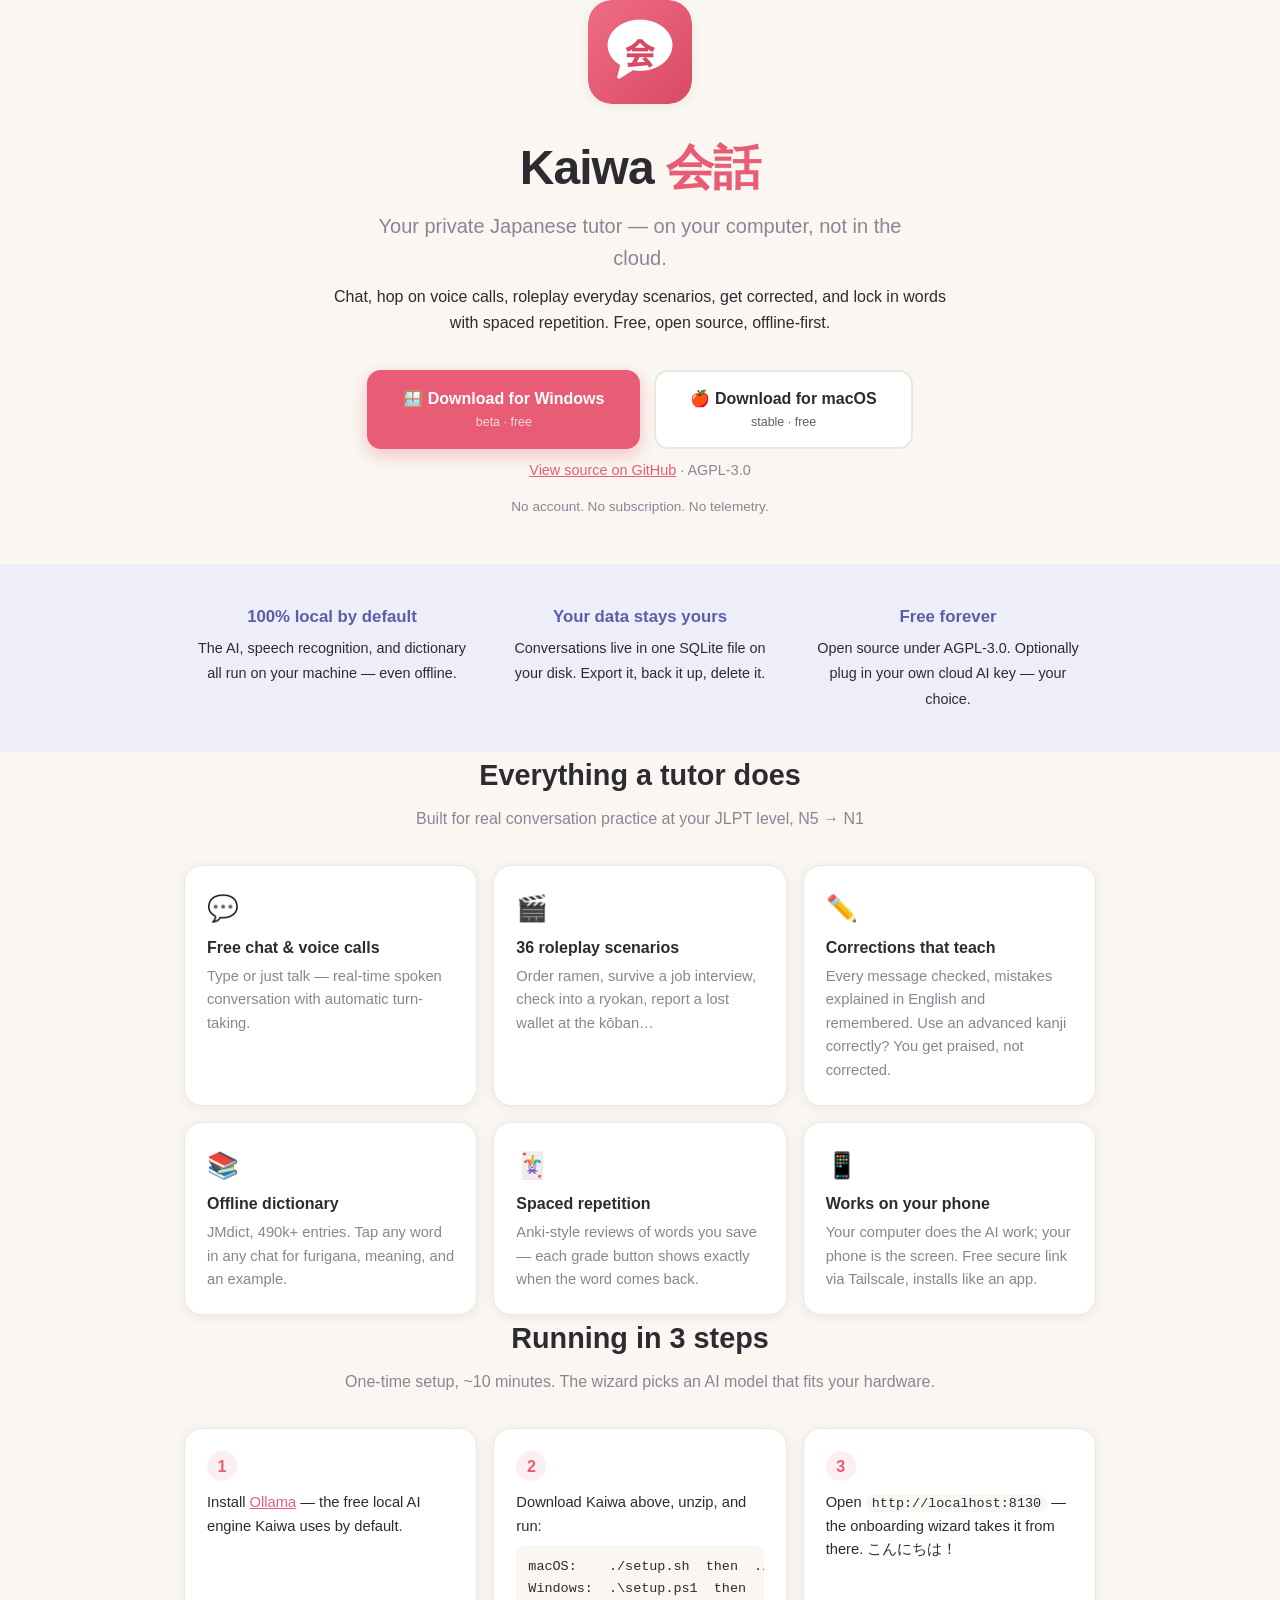
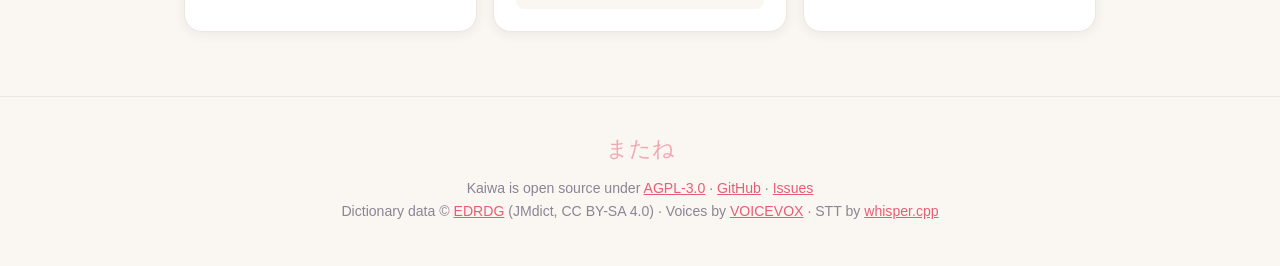
==== docs/index.html @ 7c88768e "Add landing page (GitHub Pages, docs/) with per-OS download buttons" ====
<!DOCTYPE html>
<html lang="en">
<head>
<meta charset="utf-8">
<meta name="viewport" content="width=device-width, initial-scale=1">
<title>Kaiwa 会話 — your private Japanese tutor</title>
<meta name="description" content="Open-source Japanese conversation tutor that runs entirely on your own computer. Chat, voice calls, roleplay, corrections & spaced repetition — free, private, offline-first.">
<meta property="og:title" content="Kaiwa 会話 — your private Japanese tutor">
<meta property="og:description" content="Chat, voice calls, roleplay, corrections & SRS — running 100% on your own computer. Free and open source.">
<meta property="og:image" content="https://kroogies.github.io/Kaiwa/icon-512.png">
<link rel="icon" href="icon-192.png">
<style>
:root {
  --bg: #faf7f2; --panel: #fff; --ink: #2d2a32; --sub: #8a8494;
  --accent: #e85d75; --accent-soft: #fdeef1;
  --indigo: #5b5ea6; --indigo-soft: #eeeefa;
  --green: #3aa675; --green-soft: #e7f6ef;
  --amber: #e8a13d; --amber-soft: #fdf3e3;
  --border: #ece7df; --shadow: 0 2px 12px rgba(45,42,50,.07); --radius: 18px;
}
* { box-sizing: border-box; margin: 0; }
body {
  font-family: -apple-system, "Segoe UI", "Hiragino Sans", "Yu Gothic", sans-serif;
  background: var(--bg); color: var(--ink); -webkit-font-smoothing: antialiased;
  line-height: 1.6;
}
a { color: var(--accent); }
.wrap { max-width: 960px; margin: 0 auto; padding: 0 24px; }

/* hero */
header { text-align: center; padding: 72px 0 48px; }
header img { width: 104px; border-radius: 24px; box-shadow: var(--shadow); }
h1 { font-size: 3rem; margin: 18px 0 4px; letter-spacing: -.02em; }
h1 .jp { color: var(--accent); font-weight: 700; }
.tagline { font-size: 1.25rem; color: var(--sub); max-width: 560px; margin: 0 auto 8px; }
.pitch { max-width: 620px; margin: 10px auto 0; color: var(--ink); }

/* download buttons */
.dl-row { display: flex; gap: 14px; justify-content: center; flex-wrap: wrap; margin: 34px 0 10px; }
.dl {
  display: inline-flex; flex-direction: column; align-items: center; gap: 2px;
  padding: 14px 34px; border-radius: 14px; text-decoration: none; font-weight: 700;
  border: 2px solid var(--border); background: var(--panel); color: var(--ink);
  transition: transform .12s ease; min-width: 230px;
}
.dl:hover { transform: translateY(-2px); }
.dl.primary { background: var(--accent); border-color: var(--accent); color: #fff; box-shadow: 0 6px 18px rgba(232,93,117,.35); }
.dl small { font-weight: 500; font-size: .78rem; opacity: .75; }
.gh-link { font-size: .9rem; color: var(--sub); }
.free-note { margin-top: 14px; font-size: .85rem; color: var(--sub); }

/* privacy strip */
.strip { background: var(--indigo-soft); padding: 40px 0; margin-top: 46px; }
.strip .wrap { display: flex; gap: 28px; flex-wrap: wrap; justify-content: center; text-align: center; }
.strip .fact { flex: 1 1 200px; max-width: 280px; }
.strip .fact b { display: block; font-size: 1.05rem; margin-bottom: 4px; color: var(--indigo); }
.strip .fact span { font-size: .9rem; color: var(--ink); }

/* features */
section { padding: 56px 0 8px; }
h2 { text-align: center; font-size: 1.8rem; margin-bottom: 8px; }
.sub-h { text-align: center; color: var(--sub); margin-bottom: 34px; }
.grid { display: grid; grid-template-columns: repeat(auto-fit, minmax(260px, 1fr)); gap: 16px; }
.card {
  background: var(--panel); border: 1px solid var(--border); border-radius: var(--radius);
  padding: 22px; box-shadow: var(--shadow);
}
.card .emoji { font-size: 1.6rem; }
.card b { display: block; margin: 6px 0 4px; }
.card p { font-size: .92rem; color: var(--sub); }

/* install steps */
.steps { display: grid; grid-template-columns: repeat(auto-fit, minmax(260px, 1fr)); gap: 16px; margin-top: 8px; }
.step { background: var(--panel); border: 1px solid var(--border); border-radius: var(--radius); padding: 22px; box-shadow: var(--shadow); }
.step .n {
  display: inline-flex; width: 30px; height: 30px; border-radius: 50%; background: var(--accent-soft);
  color: var(--accent); font-weight: 800; align-items: center; justify-content: center; margin-bottom: 10px;
}
.step code, .step pre { background: var(--bg); border-radius: 8px; font-size: .84rem; }
.step pre { padding: 10px 12px; overflow-x: auto; margin-top: 8px; }
.step code { padding: 1px 6px; }
.step p { font-size: .92rem; }

/* footer */
footer { margin-top: 64px; padding: 34px 0 44px; border-top: 1px solid var(--border); text-align: center; color: var(--sub); font-size: .88rem; }
footer .jp-deco { font-size: 1.4rem; color: var(--accent); opacity: .5; display: block; margin-bottom: 10px; }

@media (max-width: 600px) {
  h1 { font-size: 2.2rem; }
  header { padding: 48px 0 32px; }
}
</style>
</head>
<body>

<header class="wrap">
  <img src="icon-192.png" alt="Kaiwa icon">
  <h1>Kaiwa <span class="jp">会話</span></h1>
  <p class="tagline">Your private Japanese tutor — on your computer, not in the cloud.</p>
  <p class="pitch">Chat, hop on voice calls, roleplay everyday scenarios, get corrected,
     and lock in words with spaced repetition. Free, open source, offline-first.</p>

  <div class="dl-row">
    <a class="dl" id="dl-mac" href="https://github.com/kroogies/Kaiwa/releases/latest/download/kaiwa-macos.zip">
      🍎 Download for macOS <small>stable · free</small></a>
    <a class="dl" id="dl-win" href="https://github.com/kroogies/Kaiwa/releases/latest/download/kaiwa-windows-beta.zip">
      🪟 Download for Windows <small>beta · free</small></a>
  </div>
  <p class="gh-link"><a href="https://github.com/kroogies/Kaiwa">View source on GitHub</a> · AGPL-3.0</p>
  <p class="free-note">No account. No subscription. No telemetry.</p>
</header>

<div class="strip">
  <div class="wrap">
    <div class="fact"><b>100% local by default</b><span>The AI, speech recognition, and dictionary all run on your machine — even offline.</span></div>
    <div class="fact"><b>Your data stays yours</b><span>Conversations live in one SQLite file on your disk. Export it, back it up, delete it.</span></div>
    <div class="fact"><b>Free forever</b><span>Open source under AGPL-3.0. Optionally plug in your own cloud AI key — your choice.</span></div>
  </div>
</div>

<section class="wrap">
  <h2>Everything a tutor does</h2>
  <p class="sub-h">Built for real conversation practice at your JLPT level, N5 → N1</p>
  <div class="grid">
    <div class="card"><span class="emoji">💬</span><b>Free chat &amp; voice calls</b><p>Type or just talk — real-time spoken conversation with automatic turn-taking.</p></div>
    <div class="card"><span class="emoji">🎬</span><b>36 roleplay scenarios</b><p>Order ramen, survive a job interview, check into a ryokan, report a lost wallet at the kōban…</p></div>
    <div class="card"><span class="emoji">✏️</span><b>Corrections that teach</b><p>Every message checked, mistakes explained in English and remembered. Use an advanced kanji correctly? You get praised, not corrected.</p></div>
    <div class="card"><span class="emoji">📚</span><b>Offline dictionary</b><p>JMdict, 490k+ entries. Tap any word in any chat for furigana, meaning, and an example.</p></div>
    <div class="card"><span class="emoji">🃏</span><b>Spaced repetition</b><p>Anki-style reviews of words you save — each grade button shows exactly when the word comes back.</p></div>
    <div class="card"><span class="emoji">📱</span><b>Works on your phone</b><p>Your computer does the AI work; your phone is the screen. Free secure link via Tailscale, installs like an app.</p></div>
  </div>
</section>

<section class="wrap">
  <h2>Running in 3 steps</h2>
  <p class="sub-h">One-time setup, ~10 minutes. The wizard picks an AI model that fits your hardware.</p>
  <div class="steps">
    <div class="step"><span class="n">1</span>
      <p>Install <a href="https://ollama.com">Ollama</a> — the free local AI engine Kaiwa uses by default.</p></div>
    <div class="step"><span class="n">2</span>
      <p>Download Kaiwa above, unzip, and run:</p>
      <pre>macOS:    ./setup.sh  then  ./run.sh
Windows:  .\setup.ps1  then  .\run.ps1</pre></div>
    <div class="step"><span class="n">3</span>
      <p>Open <code>http://localhost:8130</code> — the onboarding wizard takes it from there. こんにちは！</p></div>
  </div>
</section>

<footer>
  <span class="jp-deco">またね</span>
  <div class="wrap">
    Kaiwa is open source under <a href="https://github.com/kroogies/Kaiwa/blob/main/LICENSE">AGPL-3.0</a> ·
    <a href="https://github.com/kroogies/Kaiwa">GitHub</a> ·
    <a href="https://github.com/kroogies/Kaiwa/issues">Issues</a><br>
    Dictionary data © <a href="https://www.edrdg.org/">EDRDG</a> (JMdict, CC BY-SA 4.0) ·
    Voices by <a href="https://voicevox.hiroshiba.jp/">VOICEVOX</a> ·
    STT by <a href="https://github.com/ggerganov/whisper.cpp">whisper.cpp</a>
  </div>
</footer>

<script>
// put the visitor's own OS first and make it the highlighted button
(function () {
  const mac = document.getElementById("dl-mac");
  const win = document.getElementById("dl-win");
  const isMac = /Mac/.test(navigator.platform);
  (isMac ? mac : win).classList.add("primary");
  if (!isMac) win.parentNode.insertBefore(win, mac);
})();
</script>
</body>
</html>
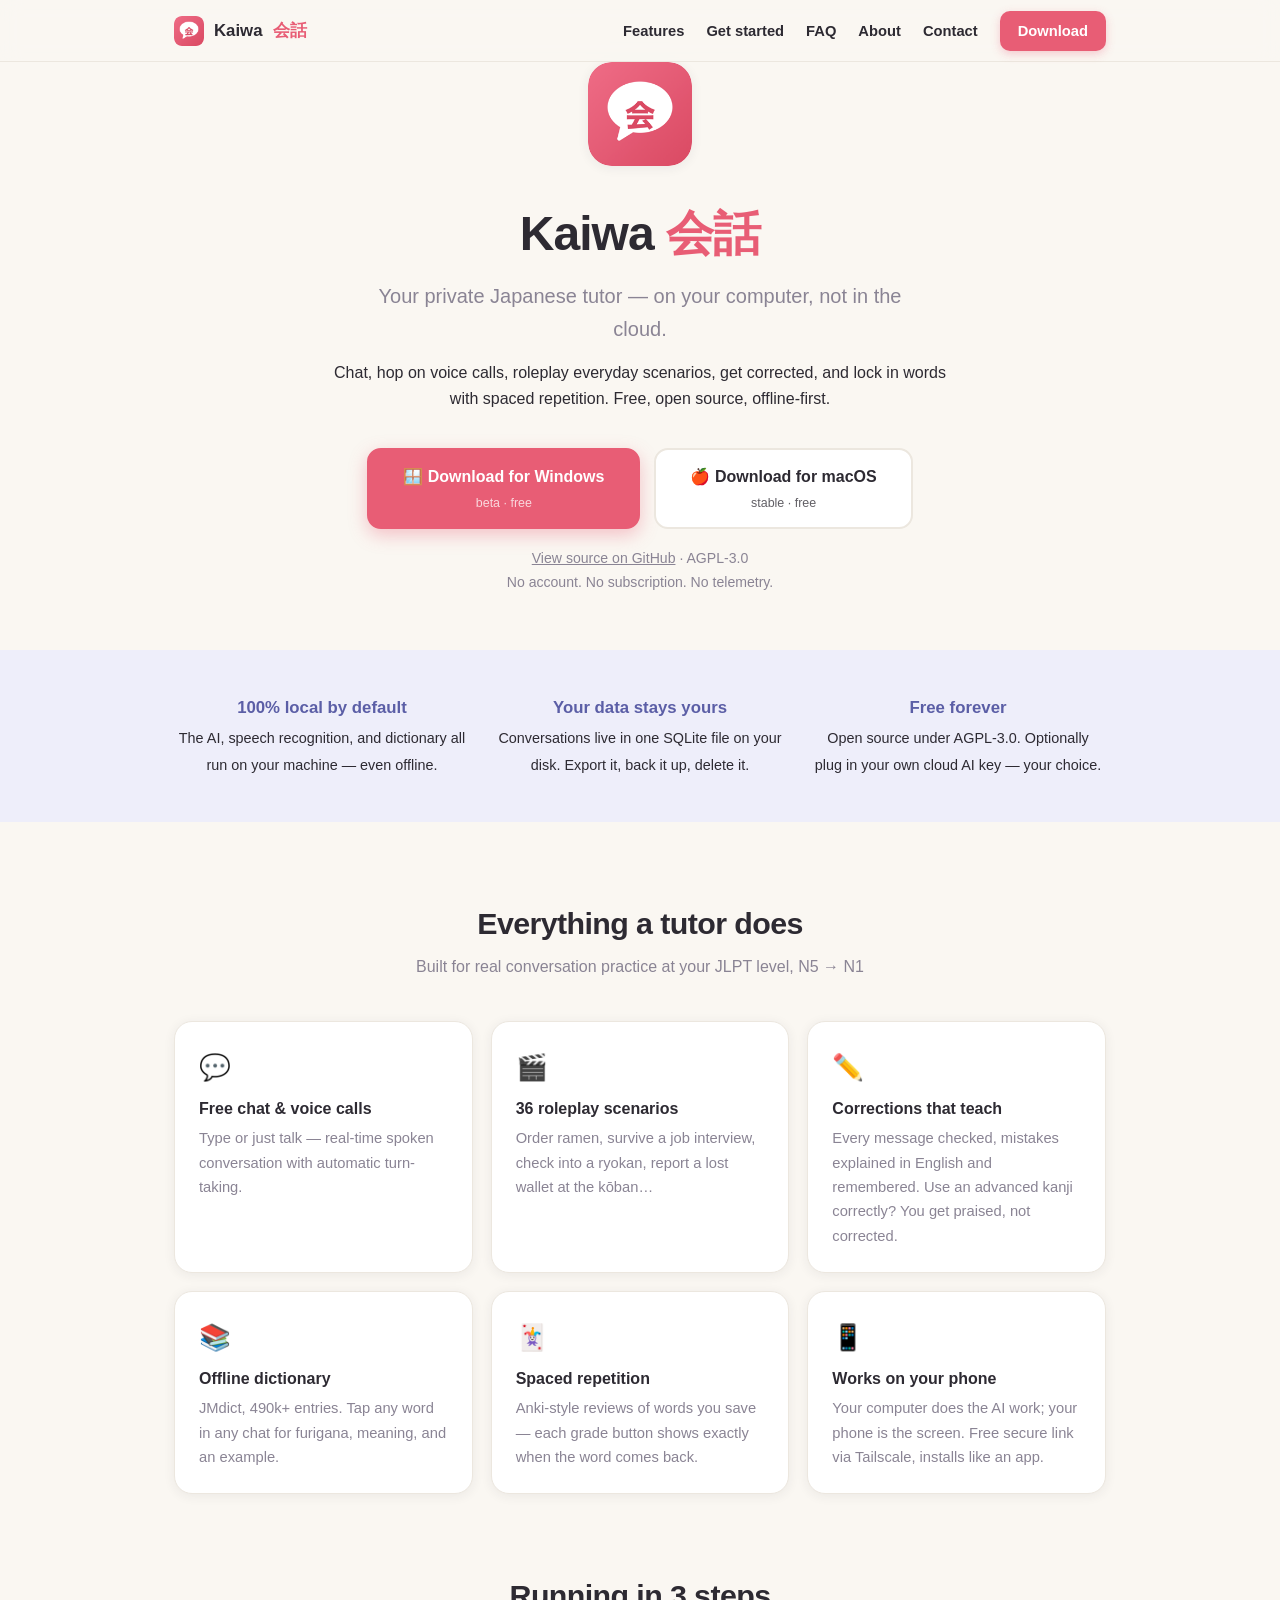
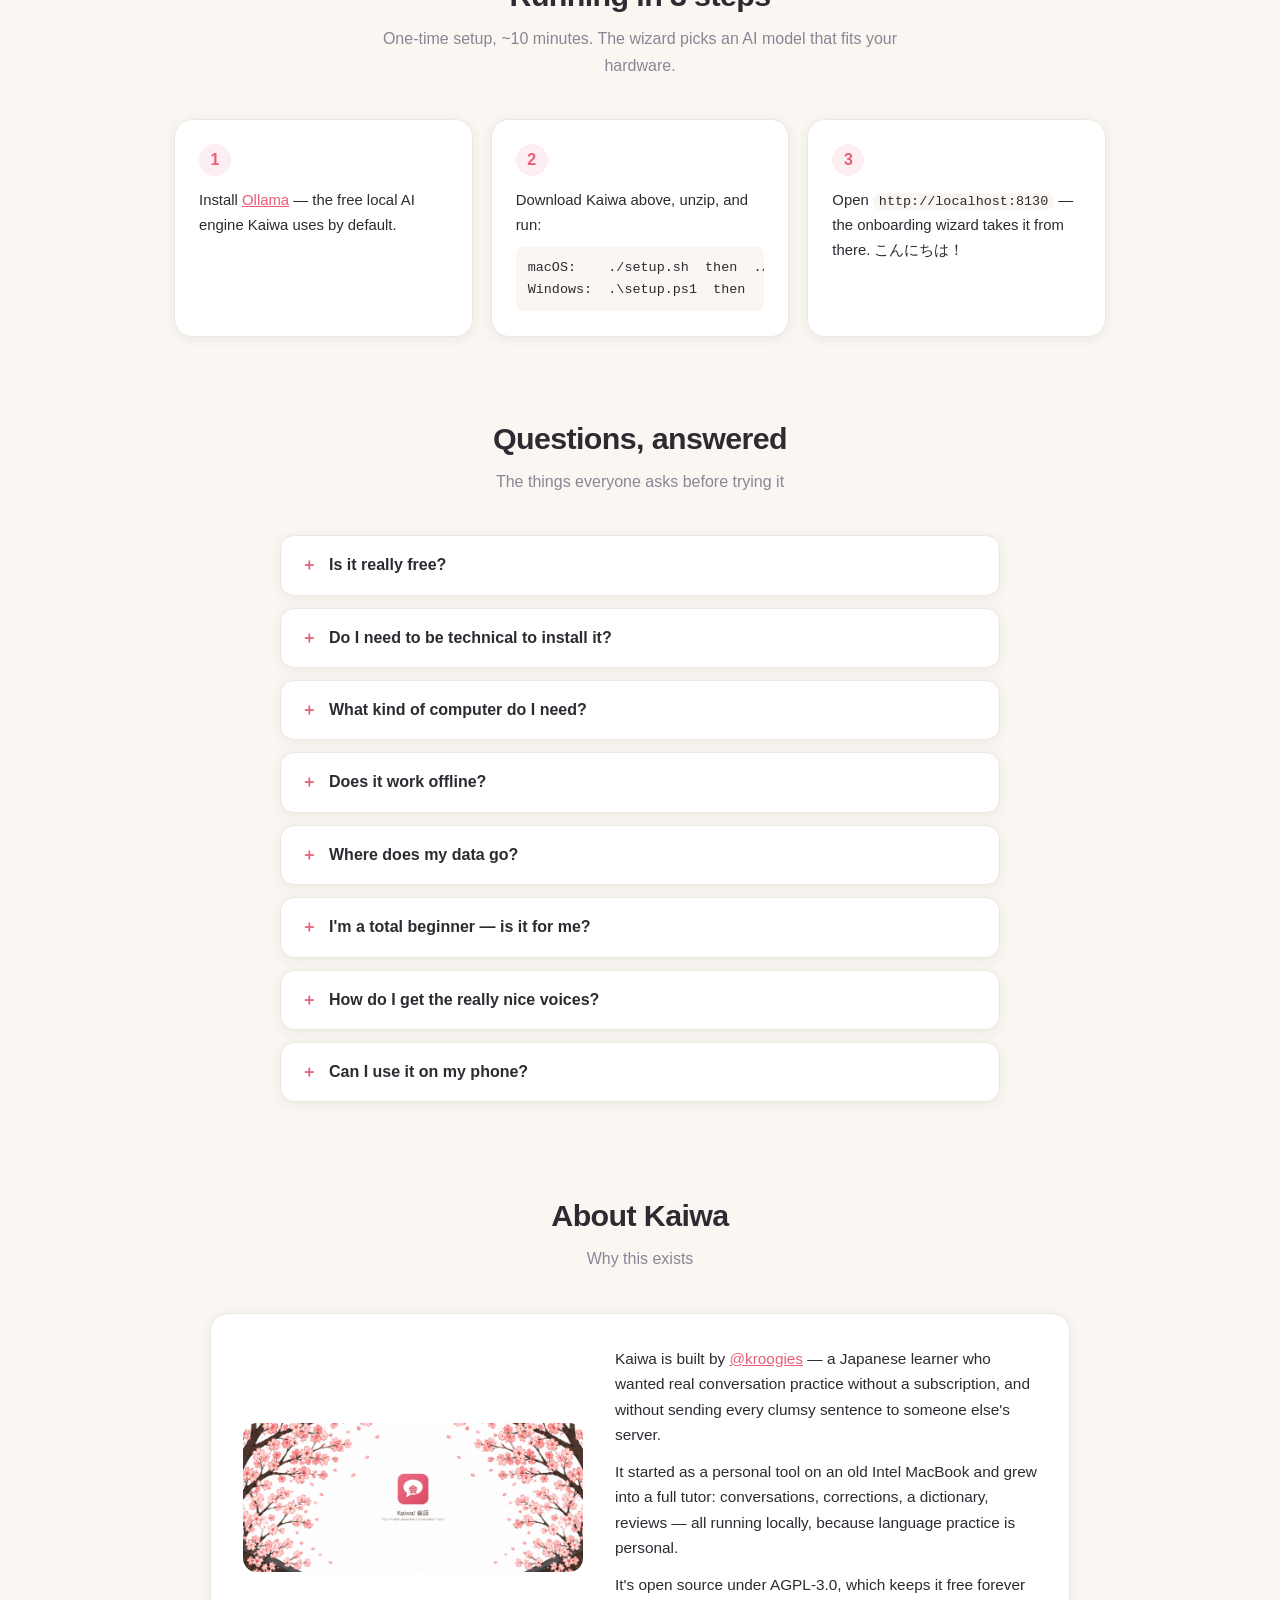
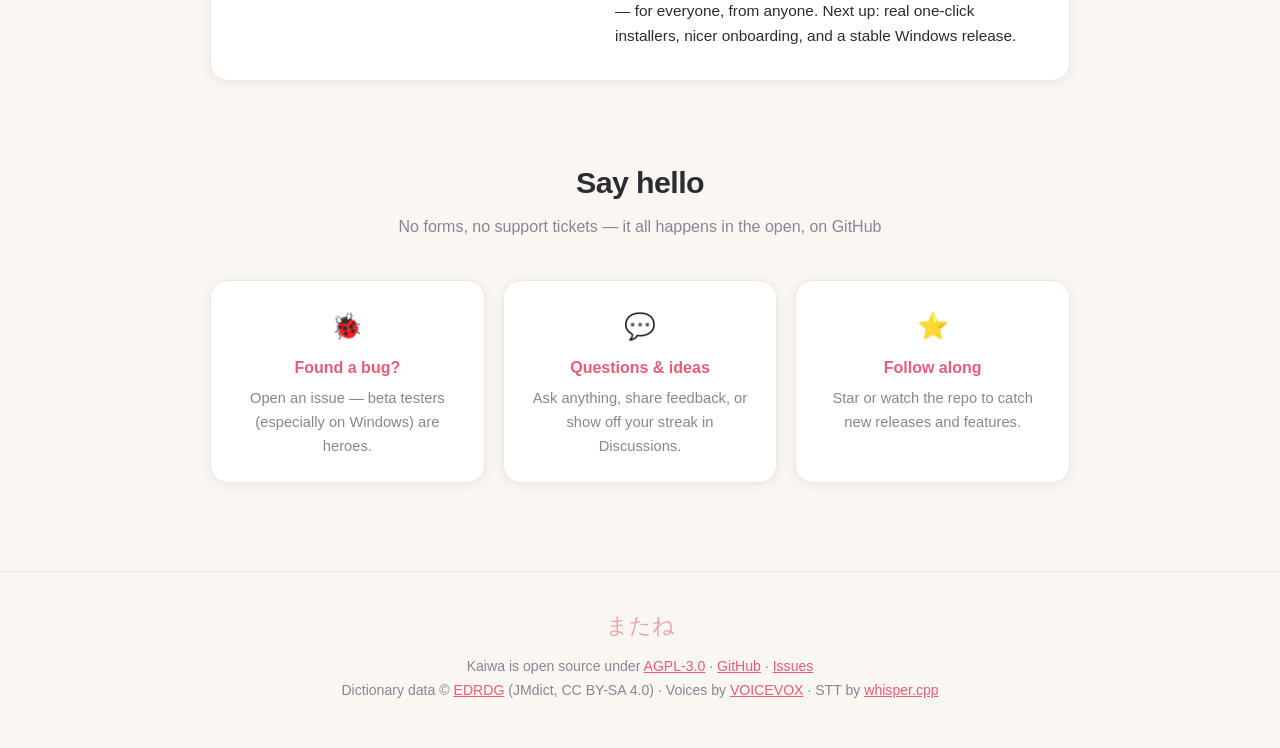
==== commit dc1b3954: "Landing page v2: navbar, FAQ, About, Contact sections; consistent spacing" ====
--- a/docs/index.html
+++ b/docs/index.html
@@ -7,7 +7,7 @@
 <meta name="description" content="Open-source Japanese conversation tutor that runs entirely on your own computer. Chat, voice calls, roleplay, corrections & spaced repetition — free, private, offline-first.">
 <meta property="og:title" content="Kaiwa 会話 — your private Japanese tutor">
 <meta property="og:description" content="Chat, voice calls, roleplay, corrections & SRS — running 100% on your own computer. Free and open source.">
-<meta property="og:image" content="https://kroogies.github.io/Kaiwa/icon-512.png">
+<meta property="og:image" content="https://kroogies.github.io/Kaiwa/cover.jpg">
 <link rel="icon" href="icon-192.png">
 <style>
 :root {
@@ -17,26 +17,67 @@
   --green: #3aa675; --green-soft: #e7f6ef;
   --amber: #e8a13d; --amber-soft: #fdf3e3;
   --border: #ece7df; --shadow: 0 2px 12px rgba(45,42,50,.07); --radius: 18px;
+  --nav-h: 62px;
 }
 * { box-sizing: border-box; margin: 0; }
+html { scroll-behavior: smooth; }
 body {
   font-family: -apple-system, "Segoe UI", "Hiragino Sans", "Yu Gothic", sans-serif;
   background: var(--bg); color: var(--ink); -webkit-font-smoothing: antialiased;
-  line-height: 1.6;
+  line-height: 1.65;
 }
 a { color: var(--accent); }
-.wrap { max-width: 960px; margin: 0 auto; padding: 0 24px; }
-
-/* hero */
-header { text-align: center; padding: 72px 0 48px; }
-header img { width: 104px; border-radius: 24px; box-shadow: var(--shadow); }
-h1 { font-size: 3rem; margin: 18px 0 4px; letter-spacing: -.02em; }
+.wrap { max-width: 980px; margin: 0 auto; padding: 0 24px; }
+section { padding: 76px 0 0; }
+section > .wrap > h2, header h1 { letter-spacing: -.02em; }
+[id] { scroll-margin-top: calc(var(--nav-h) + 16px); }
+
+/* ------------------------------------------------------------- navbar */
+nav {
+  position: sticky; top: 0; z-index: 50; height: var(--nav-h);
+  background: rgba(250,247,242,.85); backdrop-filter: blur(10px);
+  -webkit-backdrop-filter: blur(10px); border-bottom: 1px solid var(--border);
+}
+.nav-inner { display: flex; align-items: center; gap: 18px; height: var(--nav-h); }
+.brand {
+  display: flex; align-items: center; gap: 10px; font-weight: 800; font-size: 1.05rem;
+  color: var(--ink); text-decoration: none; margin-right: auto;
+}
+.brand img { width: 30px; border-radius: 8px; }
+.brand .jp { color: var(--accent); }
+.nav-links { display: flex; align-items: center; gap: 22px; }
+.nav-links a { color: var(--ink); text-decoration: none; font-size: .92rem; font-weight: 600; }
+.nav-links a:hover { color: var(--accent); }
+.nav-links .nav-dl {
+  background: var(--accent); color: #fff; padding: 8px 18px; border-radius: 10px;
+  box-shadow: 0 3px 10px rgba(232,93,117,.3);
+}
+.nav-links .nav-dl:hover { color: #fff; filter: brightness(1.05); }
+#burger {
+  display: none; background: none; border: none; font-size: 1.5rem; color: var(--ink);
+  cursor: pointer; padding: 4px 8px;
+}
+@media (max-width: 760px) {
+  #burger { display: block; }
+  .nav-links {
+    display: none; position: absolute; top: var(--nav-h); left: 0; right: 0;
+    flex-direction: column; align-items: stretch; gap: 0;
+    background: var(--bg); border-bottom: 1px solid var(--border);
+    box-shadow: 0 12px 24px rgba(45,42,50,.08);
+  }
+  .nav-links.open { display: flex; }
+  .nav-links a { padding: 14px 24px; border-top: 1px solid var(--border); }
+  .nav-links .nav-dl { margin: 12px 24px 16px; text-align: center; border-radius: 12px; }
+}
+
+/* --------------------------------------------------------------- hero */
+header { text-align: center; padding: 64px 0 0; }
+header img.mark { width: 104px; border-radius: 24px; box-shadow: var(--shadow); }
+h1 { font-size: 3rem; margin: 20px 0 6px; }
 h1 .jp { color: var(--accent); font-weight: 700; }
-.tagline { font-size: 1.25rem; color: var(--sub); max-width: 560px; margin: 0 auto 8px; }
-.pitch { max-width: 620px; margin: 10px auto 0; color: var(--ink); }
-
-/* download buttons */
-.dl-row { display: flex; gap: 14px; justify-content: center; flex-wrap: wrap; margin: 34px 0 10px; }
+.tagline { font-size: 1.25rem; color: var(--sub); max-width: 560px; margin: 0 auto; }
+.pitch { max-width: 620px; margin: 14px auto 0; }
+.dl-row { display: flex; gap: 14px; justify-content: center; flex-wrap: wrap; margin: 36px 0 0; }
 .dl {
   display: inline-flex; flex-direction: column; align-items: center; gap: 2px;
   padding: 14px 34px; border-radius: 14px; text-decoration: none; font-weight: 700;
@@ -46,55 +87,102 @@
 .dl:hover { transform: translateY(-2px); }
 .dl.primary { background: var(--accent); border-color: var(--accent); color: #fff; box-shadow: 0 6px 18px rgba(232,93,117,.35); }
 .dl small { font-weight: 500; font-size: .78rem; opacity: .75; }
-.gh-link { font-size: .9rem; color: var(--sub); }
-.free-note { margin-top: 14px; font-size: .85rem; color: var(--sub); }
-
-/* privacy strip */
-.strip { background: var(--indigo-soft); padding: 40px 0; margin-top: 46px; }
+.hero-notes { margin-top: 18px; font-size: .88rem; color: var(--sub); }
+.hero-notes a { color: var(--sub); }
+
+/* ------------------------------------------------------- privacy strip */
+.strip { background: var(--indigo-soft); padding: 44px 0; margin-top: 56px; }
 .strip .wrap { display: flex; gap: 28px; flex-wrap: wrap; justify-content: center; text-align: center; }
-.strip .fact { flex: 1 1 200px; max-width: 280px; }
+.strip .fact { flex: 1 1 220px; max-width: 290px; }
 .strip .fact b { display: block; font-size: 1.05rem; margin-bottom: 4px; color: var(--indigo); }
-.strip .fact span { font-size: .9rem; color: var(--ink); }
-
-/* features */
-section { padding: 56px 0 8px; }
-h2 { text-align: center; font-size: 1.8rem; margin-bottom: 8px; }
-.sub-h { text-align: center; color: var(--sub); margin-bottom: 34px; }
-.grid { display: grid; grid-template-columns: repeat(auto-fit, minmax(260px, 1fr)); gap: 16px; }
+.strip .fact span { font-size: .9rem; }
+
+/* ------------------------------------------------------------ sections */
+h2 { text-align: center; font-size: 1.9rem; }
+.sub-h { text-align: center; color: var(--sub); margin: 6px auto 40px; max-width: 560px; }
+.grid { display: grid; grid-template-columns: repeat(auto-fit, minmax(260px, 1fr)); gap: 18px; }
 .card {
   background: var(--panel); border: 1px solid var(--border); border-radius: var(--radius);
-  padding: 22px; box-shadow: var(--shadow);
+  padding: 24px; box-shadow: var(--shadow);
 }
 .card .emoji { font-size: 1.6rem; }
-.card b { display: block; margin: 6px 0 4px; }
+.card b { display: block; margin: 8px 0 4px; }
 .card p { font-size: .92rem; color: var(--sub); }
 
-/* install steps */
-.steps { display: grid; grid-template-columns: repeat(auto-fit, minmax(260px, 1fr)); gap: 16px; margin-top: 8px; }
-.step { background: var(--panel); border: 1px solid var(--border); border-radius: var(--radius); padding: 22px; box-shadow: var(--shadow); }
+/* steps */
+.steps { display: grid; grid-template-columns: repeat(auto-fit, minmax(260px, 1fr)); gap: 18px; }
+.step { background: var(--panel); border: 1px solid var(--border); border-radius: var(--radius); padding: 24px; box-shadow: var(--shadow); }
 .step .n {
-  display: inline-flex; width: 30px; height: 30px; border-radius: 50%; background: var(--accent-soft);
-  color: var(--accent); font-weight: 800; align-items: center; justify-content: center; margin-bottom: 10px;
+  display: inline-flex; width: 32px; height: 32px; border-radius: 50%; background: var(--accent-soft);
+  color: var(--accent); font-weight: 800; align-items: center; justify-content: center; margin-bottom: 12px;
 }
 .step code, .step pre { background: var(--bg); border-radius: 8px; font-size: .84rem; }
-.step pre { padding: 10px 12px; overflow-x: auto; margin-top: 8px; }
+.step pre { padding: 10px 12px; overflow-x: auto; margin-top: 10px; }
 .step code { padding: 1px 6px; }
-.step p { font-size: .92rem; }
-
-/* footer */
-footer { margin-top: 64px; padding: 34px 0 44px; border-top: 1px solid var(--border); text-align: center; color: var(--sub); font-size: .88rem; }
-footer .jp-deco { font-size: 1.4rem; color: var(--accent); opacity: .5; display: block; margin-bottom: 10px; }
+.step p { font-size: .93rem; }
+
+/* ----------------------------------------------------------------- faq */
+.faq { max-width: 720px; margin: 0 auto; }
+.faq details {
+  background: var(--panel); border: 1px solid var(--border); border-radius: 14px;
+  box-shadow: var(--shadow); margin-bottom: 12px; overflow: hidden;
+}
+.faq summary {
+  cursor: pointer; list-style: none; font-weight: 700; padding: 16px 20px;
+  display: flex; align-items: center; gap: 12px;
+}
+.faq summary::-webkit-details-marker { display: none; }
+.faq summary::before { content: "＋"; color: var(--accent); font-weight: 800; flex-shrink: 0; }
+.faq details[open] summary::before { content: "－"; }
+.faq details div { padding: 0 20px 18px 46px; font-size: .93rem; color: var(--sub); }
+.faq details div b { color: var(--ink); }
+
+/* --------------------------------------------------------------- about */
+.about-box {
+  display: flex; gap: 32px; align-items: center; flex-wrap: wrap;
+  background: var(--panel); border: 1px solid var(--border); border-radius: var(--radius);
+  box-shadow: var(--shadow); padding: 32px; max-width: 860px; margin: 0 auto;
+}
+.about-box img { width: 100%; max-width: 340px; border-radius: 14px; flex: 1 1 280px; }
+.about-box .txt { flex: 1 1 320px; font-size: .96rem; }
+.about-box .txt p + p { margin-top: 12px; }
+
+/* ------------------------------------------------------------- contact */
+.contact-grid { display: grid; grid-template-columns: repeat(auto-fit, minmax(240px, 1fr)); gap: 18px; max-width: 860px; margin: 0 auto; }
+.contact-grid a.card { display: block; text-decoration: none; color: var(--ink); text-align: center; transition: transform .12s ease; }
+.contact-grid a.card:hover { transform: translateY(-2px); }
+.contact-grid .card b { color: var(--accent); }
+
+/* -------------------------------------------------------------- footer */
+footer { margin-top: 88px; padding: 36px 0 46px; border-top: 1px solid var(--border); text-align: center; color: var(--sub); font-size: .88rem; }
+footer .jp-deco { font-size: 1.4rem; color: var(--accent); opacity: .55; display: block; margin-bottom: 10px; }
 
 @media (max-width: 600px) {
   h1 { font-size: 2.2rem; }
-  header { padding: 48px 0 32px; }
+  header { padding: 44px 0 0; }
+  section { padding: 60px 0 0; }
 }
 </style>
 </head>
 <body>
 
-<header class="wrap">
-  <img src="icon-192.png" alt="Kaiwa icon">
+<nav>
+  <div class="wrap nav-inner">
+    <a class="brand" href="#top"><img src="icon-192.png" alt="">Kaiwa <span class="jp">会話</span></a>
+    <button id="burger" aria-label="Menu">☰</button>
+    <div class="nav-links" id="nav-links">
+      <a href="#features">Features</a>
+      <a href="#install">Get started</a>
+      <a href="#faq">FAQ</a>
+      <a href="#about">About</a>
+      <a href="#contact">Contact</a>
+      <a class="nav-dl" id="nav-dl" href="https://github.com/kroogies/Kaiwa/releases/latest">Download</a>
+    </div>
+  </div>
+</nav>
+
+<header id="top" class="wrap">
+  <img class="mark" src="icon-192.png" alt="Kaiwa icon">
   <h1>Kaiwa <span class="jp">会話</span></h1>
   <p class="tagline">Your private Japanese tutor — on your computer, not in the cloud.</p>
   <p class="pitch">Chat, hop on voice calls, roleplay everyday scenarios, get corrected,
@@ -106,8 +194,10 @@
     <a class="dl" id="dl-win" href="https://github.com/kroogies/Kaiwa/releases/latest/download/kaiwa-windows-beta.zip">
       🪟 Download for Windows <small>beta · free</small></a>
   </div>
-  <p class="gh-link"><a href="https://github.com/kroogies/Kaiwa">View source on GitHub</a> · AGPL-3.0</p>
-  <p class="free-note">No account. No subscription. No telemetry.</p>
+  <p class="hero-notes">
+    <a href="https://github.com/kroogies/Kaiwa">View source on GitHub</a> · AGPL-3.0<br>
+    No account. No subscription. No telemetry.
+  </p>
 </header>
 
 <div class="strip">
@@ -118,31 +208,135 @@
   </div>
 </div>
 
-<section class="wrap">
-  <h2>Everything a tutor does</h2>
-  <p class="sub-h">Built for real conversation practice at your JLPT level, N5 → N1</p>
-  <div class="grid">
-    <div class="card"><span class="emoji">💬</span><b>Free chat &amp; voice calls</b><p>Type or just talk — real-time spoken conversation with automatic turn-taking.</p></div>
-    <div class="card"><span class="emoji">🎬</span><b>36 roleplay scenarios</b><p>Order ramen, survive a job interview, check into a ryokan, report a lost wallet at the kōban…</p></div>
-    <div class="card"><span class="emoji">✏️</span><b>Corrections that teach</b><p>Every message checked, mistakes explained in English and remembered. Use an advanced kanji correctly? You get praised, not corrected.</p></div>
-    <div class="card"><span class="emoji">📚</span><b>Offline dictionary</b><p>JMdict, 490k+ entries. Tap any word in any chat for furigana, meaning, and an example.</p></div>
-    <div class="card"><span class="emoji">🃏</span><b>Spaced repetition</b><p>Anki-style reviews of words you save — each grade button shows exactly when the word comes back.</p></div>
-    <div class="card"><span class="emoji">📱</span><b>Works on your phone</b><p>Your computer does the AI work; your phone is the screen. Free secure link via Tailscale, installs like an app.</p></div>
-  </div>
-</section>
-
-<section class="wrap">
-  <h2>Running in 3 steps</h2>
-  <p class="sub-h">One-time setup, ~10 minutes. The wizard picks an AI model that fits your hardware.</p>
-  <div class="steps">
-    <div class="step"><span class="n">1</span>
-      <p>Install <a href="https://ollama.com">Ollama</a> — the free local AI engine Kaiwa uses by default.</p></div>
-    <div class="step"><span class="n">2</span>
-      <p>Download Kaiwa above, unzip, and run:</p>
-      <pre>macOS:    ./setup.sh  then  ./run.sh
+<section id="features">
+  <div class="wrap">
+    <h2>Everything a tutor does</h2>
+    <p class="sub-h">Built for real conversation practice at your JLPT level, N5 → N1</p>
+    <div class="grid">
+      <div class="card"><span class="emoji">💬</span><b>Free chat &amp; voice calls</b><p>Type or just talk — real-time spoken conversation with automatic turn-taking.</p></div>
+      <div class="card"><span class="emoji">🎬</span><b>36 roleplay scenarios</b><p>Order ramen, survive a job interview, check into a ryokan, report a lost wallet at the kōban…</p></div>
+      <div class="card"><span class="emoji">✏️</span><b>Corrections that teach</b><p>Every message checked, mistakes explained in English and remembered. Use an advanced kanji correctly? You get praised, not corrected.</p></div>
+      <div class="card"><span class="emoji">📚</span><b>Offline dictionary</b><p>JMdict, 490k+ entries. Tap any word in any chat for furigana, meaning, and an example.</p></div>
+      <div class="card"><span class="emoji">🃏</span><b>Spaced repetition</b><p>Anki-style reviews of words you save — each grade button shows exactly when the word comes back.</p></div>
+      <div class="card"><span class="emoji">📱</span><b>Works on your phone</b><p>Your computer does the AI work; your phone is the screen. Free secure link via Tailscale, installs like an app.</p></div>
+    </div>
+  </div>
+</section>
+
+<section id="install">
+  <div class="wrap">
+    <h2>Running in 3 steps</h2>
+    <p class="sub-h">One-time setup, ~10 minutes. The wizard picks an AI model that fits your hardware.</p>
+    <div class="steps">
+      <div class="step"><span class="n">1</span>
+        <p>Install <a href="https://ollama.com">Ollama</a> — the free local AI engine Kaiwa uses by default.</p></div>
+      <div class="step"><span class="n">2</span>
+        <p>Download Kaiwa above, unzip, and run:</p>
+        <pre>macOS:    ./setup.sh  then  ./run.sh
 Windows:  .\setup.ps1  then  .\run.ps1</pre></div>
-    <div class="step"><span class="n">3</span>
-      <p>Open <code>http://localhost:8130</code> — the onboarding wizard takes it from there. こんにちは！</p></div>
+      <div class="step"><span class="n">3</span>
+        <p>Open <code>http://localhost:8130</code> — the onboarding wizard takes it from there. こんにちは！</p></div>
+    </div>
+  </div>
+</section>
+
+<section id="faq">
+  <div class="wrap">
+    <h2>Questions, answered</h2>
+    <p class="sub-h">The things everyone asks before trying it</p>
+    <div class="faq">
+      <details>
+        <summary>Is it really free?</summary>
+        <div>Yes. Kaiwa is open source under AGPL-3.0 — no account, no subscription,
+        no trial, no telemetry. If you <b>choose</b> to connect a cloud AI
+        (Gemini/OpenAI/Claude), you use your own API key and pay that provider
+        directly — Gemini has a free tier. The default local AI costs nothing.</div>
+      </details>
+      <details>
+        <summary>Do I need to be technical to install it?</summary>
+        <div>A little, for now: download the zip, unzip it, and run two scripts —
+        the setup wizard handles all the AI setup after that. One-click
+        installers (.dmg / .exe) that start everything automatically are on the
+        <a href="#roadmap-note">roadmap</a>.</div>
+      </details>
+      <details>
+        <summary>What kind of computer do I need?</summary>
+        <div>Realistically ~8&nbsp;GB of RAM. <b>No GPU needed</b> — a CPU-only machine
+        runs a small model at conversational (not instant) speed. The first-run
+        wizard checks your hardware and recommends a model that will actually feel
+        good on it. Kaiwa is developed on an aging Intel MacBook — if it runs
+        there, it runs on your machine.</div>
+      </details>
+      <details>
+        <summary>Does it work offline?</summary>
+        <div>Yes. After the one-time setup downloads (AI model, dictionary, speech
+        model), everything — chat, voice, corrections, dictionary, reviews — works
+        with the Wi-Fi off.</div>
+      </details>
+      <details>
+        <summary>Where does my data go?</summary>
+        <div>Nowhere. Everything lives in one SQLite file on your disk
+        (<code>data/kaiwa.db</code>). You can export it, back it up automatically,
+        move it between Mac and Windows, or delete it. Messages only leave your
+        machine if you deliberately connect a cloud AI with your own key.</div>
+      </details>
+      <details>
+        <summary>I'm a total beginner — is it for me?</summary>
+        <div>Yes — pick N5 and Kaiwa speaks simply, praises what you get right,
+        explains mistakes in English, and gives you three suggested replies
+        whenever you're stuck. Furigana, romaji, and translations can be toggled
+        per conversation, and 10 guided lessons walk you from greetings to keigo.</div>
+      </details>
+      <details>
+        <summary>How do I get the really nice voices?</summary>
+        <div>Out of the box Kaiwa uses your OS's built-in Japanese voice. For much
+        nicer ones, download the free
+        <a href="https://github.com/VOICEVOX/voicevox_engine/releases">VOICEVOX engine</a>
+        and unzip it into Kaiwa's <code>vendor/</code> folder — it's picked up
+        automatically and a voice picker (with previews) appears in Settings.</div>
+      </details>
+      <details>
+        <summary>Can I use it on my phone?</summary>
+        <div>Yes. Your computer runs Kaiwa; your phone connects to it securely from
+        anywhere with the free <a href="https://tailscale.com">Tailscale</a> app —
+        Settings shows a QR code to scan, then "Add to Home Screen" makes it feel
+        like a native app, mic and all.</div>
+      </details>
+    </div>
+  </div>
+</section>
+
+<section id="about">
+  <div class="wrap">
+    <h2>About Kaiwa</h2>
+    <p class="sub-h">Why this exists</p>
+    <div class="about-box">
+      <img src="cover.jpg" alt="Kaiwa sakura cover art">
+      <div class="txt">
+        <p>Kaiwa is built by <a href="https://github.com/kroogies">@kroogies</a> —
+        a Japanese learner who wanted real conversation practice without a
+        subscription, and without sending every clumsy sentence to someone
+        else's server.</p>
+        <p>It started as a personal tool on an old Intel MacBook and grew into a
+        full tutor: conversations, corrections, a dictionary, reviews — all
+        running locally, because language practice is personal.</p>
+        <p id="roadmap-note">It's open source under AGPL-3.0, which keeps it free
+        forever — for everyone, from anyone. Next up: real one-click installers,
+        nicer onboarding, and a stable Windows release.</p>
+      </div>
+    </div>
+  </div>
+</section>
+
+<section id="contact">
+  <div class="wrap">
+    <h2>Say hello</h2>
+    <p class="sub-h">No forms, no support tickets — it all happens in the open, on GitHub</p>
+    <div class="contact-grid">
+      <a class="card" href="https://github.com/kroogies/Kaiwa/issues/new"><span class="emoji">🐞</span><b>Found a bug?</b><p>Open an issue — beta testers (especially on Windows) are heroes.</p></a>
+      <a class="card" href="https://github.com/kroogies/Kaiwa/discussions"><span class="emoji">💬</span><b>Questions &amp; ideas</b><p>Ask anything, share feedback, or show off your streak in Discussions.</p></a>
+      <a class="card" href="https://github.com/kroogies/Kaiwa"><span class="emoji">⭐</span><b>Follow along</b><p>Star or watch the repo to catch new releases and features.</p></a>
+    </div>
   </div>
 </section>
 
@@ -159,13 +353,20 @@
 </footer>
 
 <script>
-// put the visitor's own OS first and make it the highlighted button
+// highlight the visitor's own OS and point the navbar Download at it
 (function () {
   const mac = document.getElementById("dl-mac");
   const win = document.getElementById("dl-win");
   const isMac = /Mac/.test(navigator.platform);
-  (isMac ? mac : win).classList.add("primary");
+  const mine = isMac ? mac : win;
+  mine.classList.add("primary");
   if (!isMac) win.parentNode.insertBefore(win, mac);
+  document.getElementById("nav-dl").href = mine.href;
+
+  // mobile menu
+  const links = document.getElementById("nav-links");
+  document.getElementById("burger").addEventListener("click", () => links.classList.toggle("open"));
+  links.addEventListener("click", e => { if (e.target.tagName === "A") links.classList.remove("open"); });
 })();
 </script>
 </body>
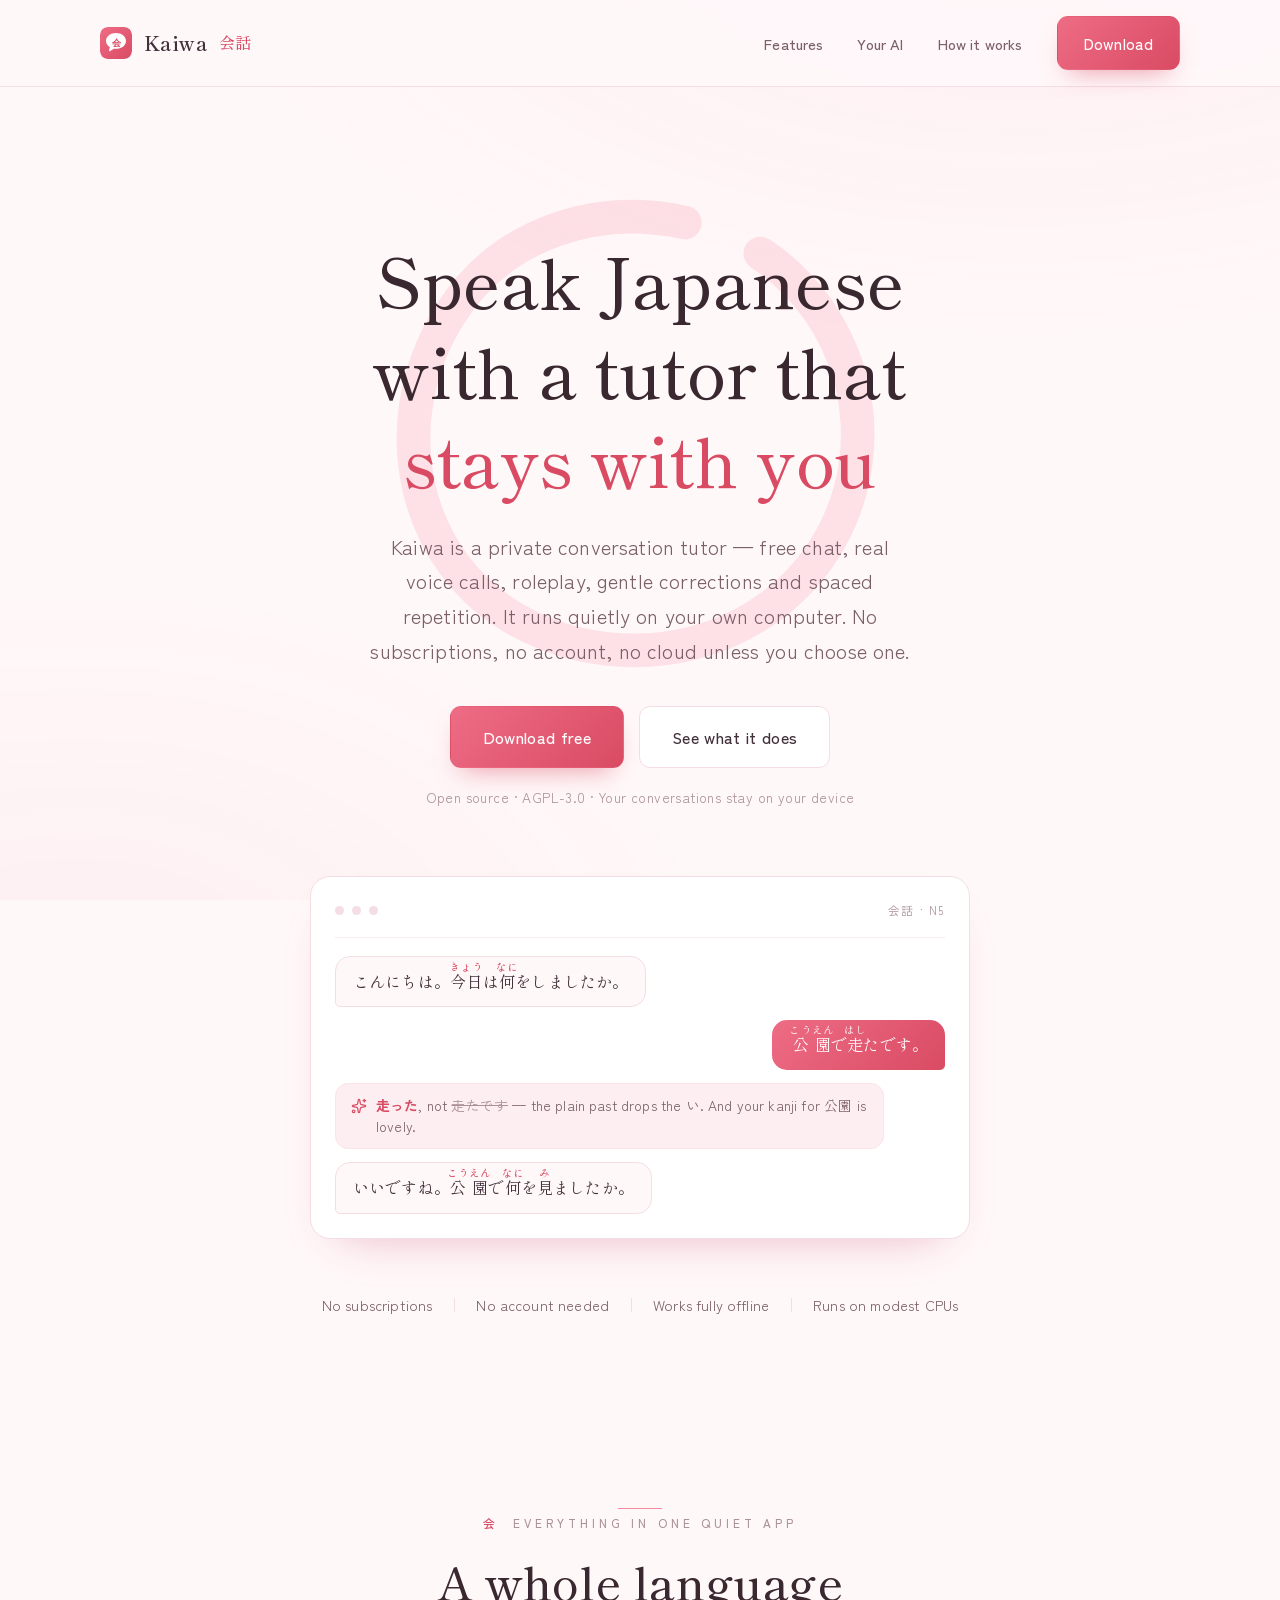
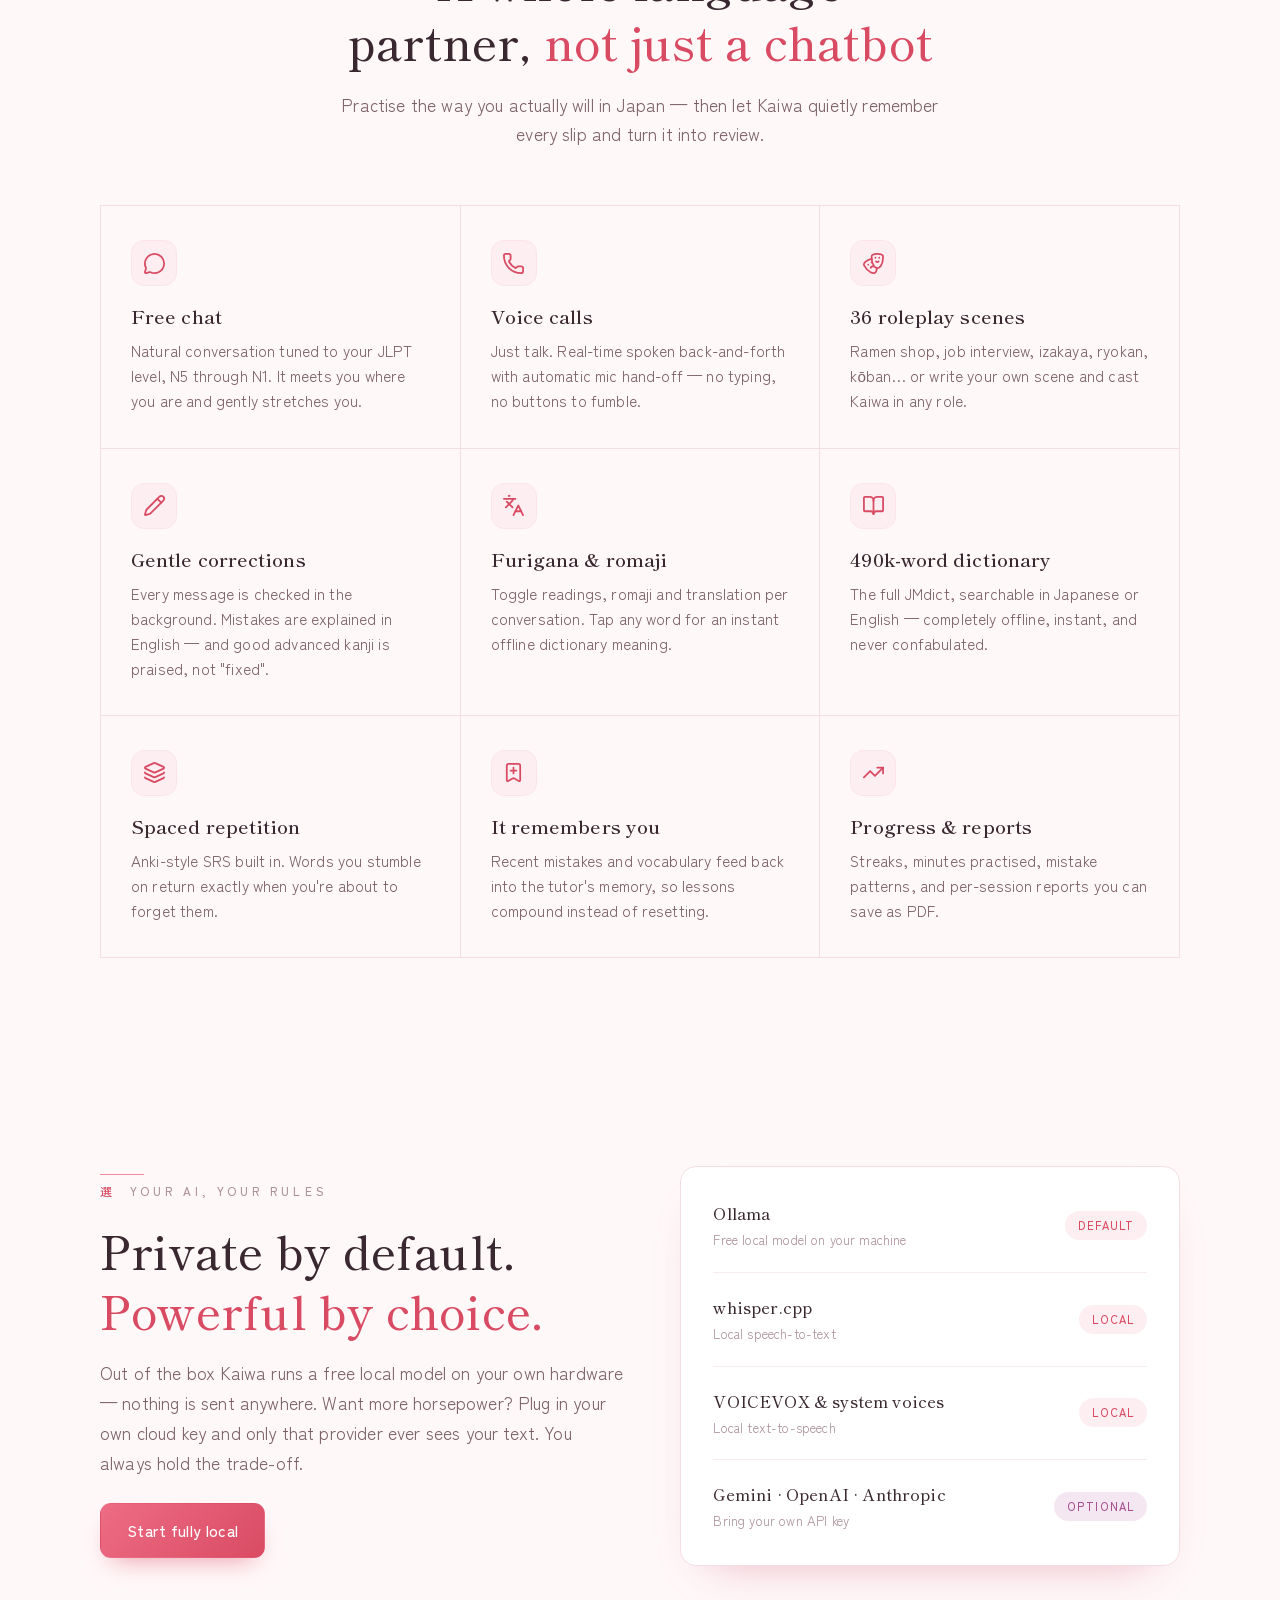
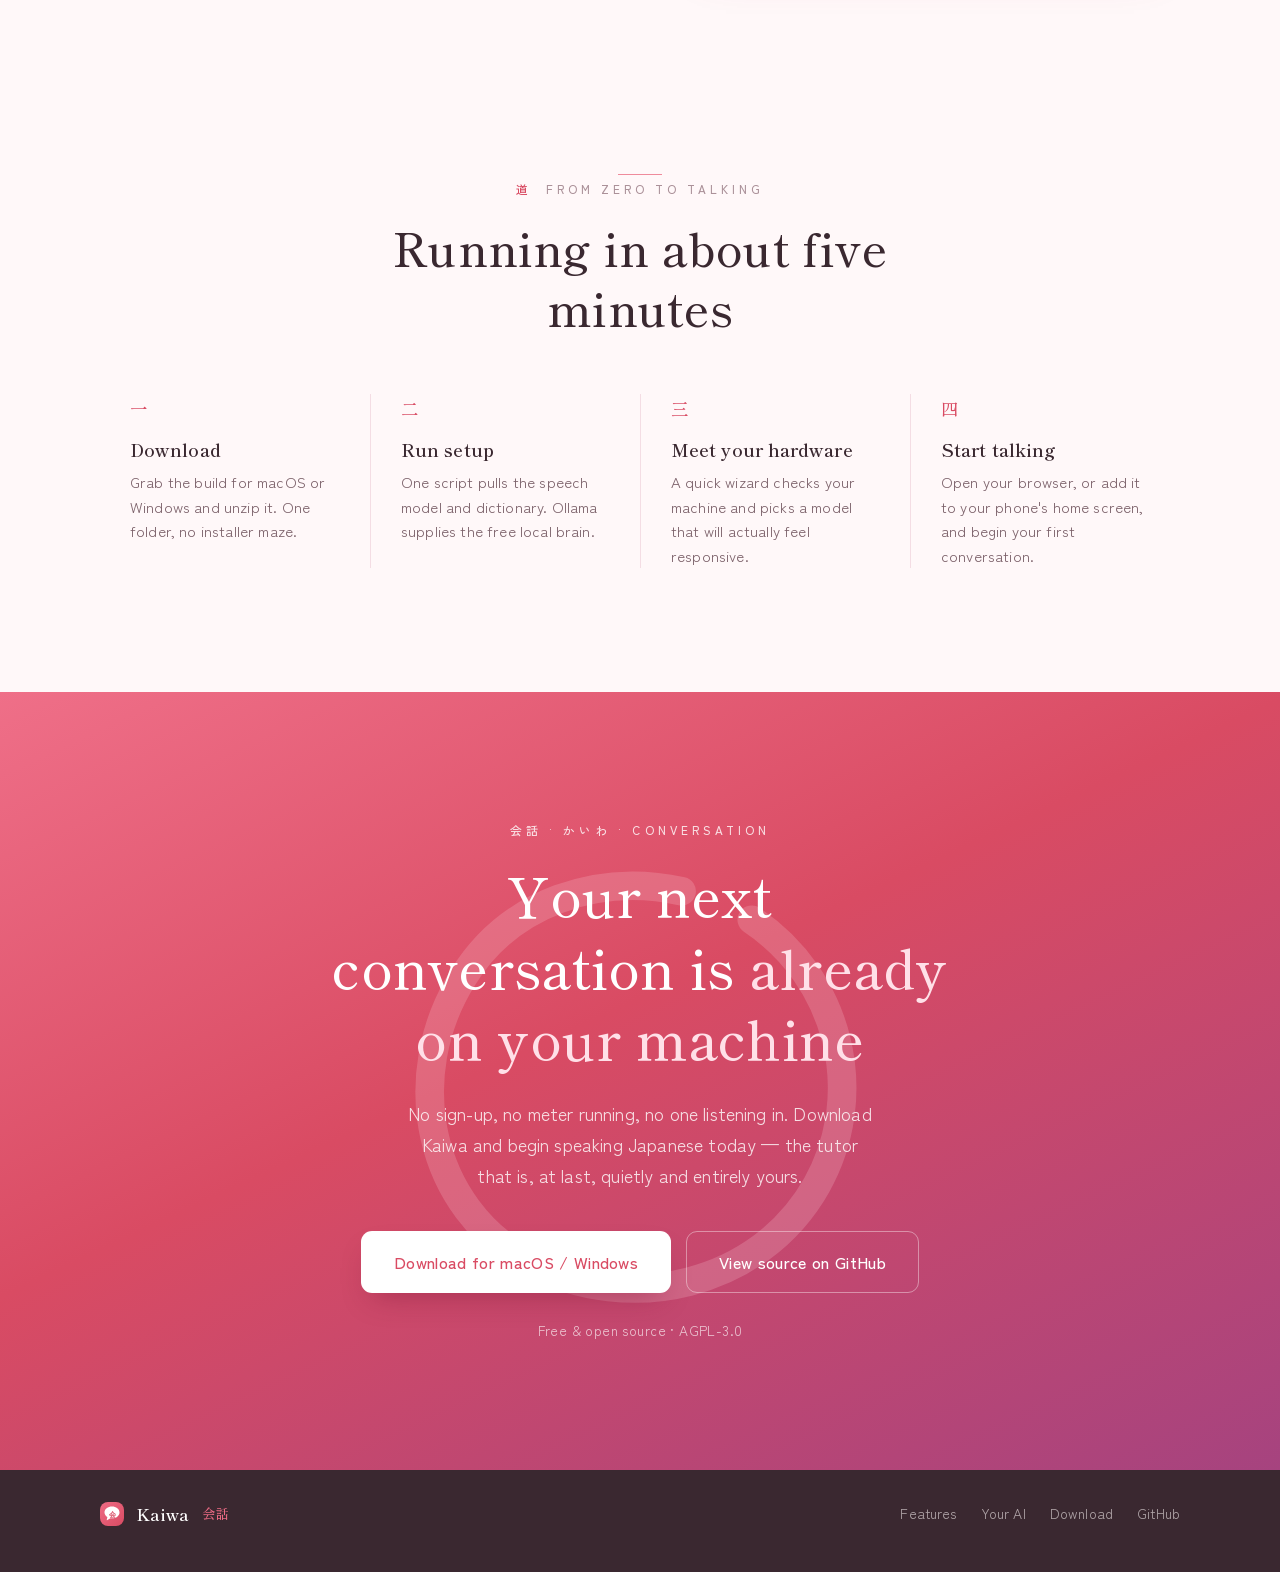
==== commit ceb5ec73: "Replace GitHub Pages landing with new pink/mincho design Swap docs/ (served by GitHub Pages from mai" ====
--- a/docs/index.html
+++ b/docs/index.html
@@ -1,373 +1,413 @@
 <!DOCTYPE html>
 <html lang="en">
 <head>
-<meta charset="utf-8">
-<meta name="viewport" content="width=device-width, initial-scale=1">
-<title>Kaiwa 会話 — your private Japanese tutor</title>
-<meta name="description" content="Open-source Japanese conversation tutor that runs entirely on your own computer. Chat, voice calls, roleplay, corrections & spaced repetition — free, private, offline-first.">
-<meta property="og:title" content="Kaiwa 会話 — your private Japanese tutor">
-<meta property="og:description" content="Chat, voice calls, roleplay, corrections & SRS — running 100% on your own computer. Free and open source.">
-<meta property="og:image" content="https://kroogies.github.io/Kaiwa/cover.jpg">
-<link rel="icon" href="icon-192.png">
+<meta charset="UTF-8" />
+<meta name="viewport" content="width=device-width, initial-scale=1.0" />
+<title>Kaiwa 会話 — Your private Japanese conversation tutor</title>
+<meta name="description" content="Chat, voice calls, roleplay, live corrections, and spaced repetition — a Japanese tutor that runs entirely on your own computer. No subscriptions. No account. 100% local by default." />
+<meta name="theme-color" content="#fff8f9" />
+<link rel="icon" href="assets/icon.svg" type="image/svg+xml" />
+
+<!-- social share preview -->
+<meta property="og:type" content="website" />
+<meta property="og:url" content="https://kroogies.github.io/Kaiwa/" />
+<meta property="og:title" content="Kaiwa 会話 — Your private Japanese conversation tutor" />
+<meta property="og:description" content="Chat, voice calls, roleplay, live corrections, and spaced repetition — a Japanese tutor that runs entirely on your own computer. No subscriptions. No account. 100% local by default." />
+<meta property="og:image" content="https://kroogies.github.io/Kaiwa/cover.jpg" />
+<meta name="twitter:card" content="summary_large_image" />
+<meta name="twitter:title" content="Kaiwa 会話 — Your private Japanese conversation tutor" />
+<meta name="twitter:description" content="Chat, voice calls, roleplay, live corrections, and spaced repetition — a Japanese tutor that runs entirely on your own computer. 100% local by default." />
+<meta name="twitter:image" content="https://kroogies.github.io/Kaiwa/cover.jpg" />
+
+<!-- calm mincho serif for display, a light humanist gothic for body -->
+<link rel="preconnect" href="https://fonts.googleapis.com" />
+<link rel="preconnect" href="https://fonts.gstatic.com" crossorigin />
+<link href="https://fonts.googleapis.com/css2?family=Shippori+Mincho:wght@400;500;600&family=Zen+Kaku+Gothic+New:wght@300;400;500;700&display=swap" rel="stylesheet" />
+
 <style>
-:root {
-  --bg: #faf7f2; --panel: #fff; --ink: #2d2a32; --sub: #8a8494;
-  --accent: #e85d75; --accent-soft: #fdeef1;
-  --indigo: #5b5ea6; --indigo-soft: #eeeefa;
-  --green: #3aa675; --green-soft: #e7f6ef;
-  --amber: #e8a13d; --amber-soft: #fdf3e3;
-  --border: #ece7df; --shadow: 0 2px 12px rgba(45,42,50,.07); --radius: 18px;
-  --nav-h: 62px;
+:root{
+  /* pink & white, drawn from the app icon (#ee6c85 → #d94b63) */
+  --paper:#fff8f9;
+  --paper-2:#fffdfe;
+  --paper-3:#ffffff;
+  --sumi:#3a2830;      /* deep plum ink */
+  --ink:#42303a;
+  --ink-soft:#7b6069;
+  --sub:#ab9199;
+  --line:#f4dde4;      /* soft pink hairline */
+  --line-soft:#faebf0;
+
+  --rose:#e85d75;
+  --coral:#ee6c85;
+  --deeprose:#d94b63;
+  --rose-soft:#fdeef1;
+  --rose-soft2:#fbe4ea;
+  --plum:#a6508f;
+  --plum-soft:#f5e7f1;
+
+  --grad-btn:linear-gradient(135deg,#ee6c85 0%,#d94b63 100%);
+  --grad-finale:linear-gradient(155deg,#ef6f88 0%,#d94b63 44%,#a6437f 100%);
+
+  --radius:16px;
+  --shadow:0 22px 46px -30px rgba(190,55,90,.42);
+  --ease:cubic-bezier(.22,.61,.36,1);
 }
-* { box-sizing: border-box; margin: 0; }
-html { scroll-behavior: smooth; }
-body {
-  font-family: -apple-system, "Segoe UI", "Hiragino Sans", "Yu Gothic", sans-serif;
-  background: var(--bg); color: var(--ink); -webkit-font-smoothing: antialiased;
-  line-height: 1.65;
+
+*{box-sizing:border-box;margin:0;padding:0}
+html{scroll-behavior:smooth}
+body{
+  font-family:'Zen Kaku Gothic New',-apple-system,"Hiragino Sans","Yu Gothic",sans-serif;
+  font-weight:400;
+  color:var(--ink);
+  background:var(--paper);
+  line-height:1.72;
+  letter-spacing:.01em;
+  -webkit-font-smoothing:antialiased;
+  overflow-x:hidden;
 }
-a { color: var(--accent); }
-.wrap { max-width: 980px; margin: 0 auto; padding: 0 24px; }
-section { padding: 76px 0 0; }
-section > .wrap > h2, header h1 { letter-spacing: -.02em; }
-[id] { scroll-margin-top: calc(var(--nav-h) + 16px); }
-
-/* ------------------------------------------------------------- navbar */
-nav {
-  position: sticky; top: 0; z-index: 50; height: var(--nav-h);
-  background: rgba(250,247,242,.85); backdrop-filter: blur(10px);
-  -webkit-backdrop-filter: blur(10px); border-bottom: 1px solid var(--border);
-}
-.nav-inner { display: flex; align-items: center; gap: 18px; height: var(--nav-h); }
-.brand {
-  display: flex; align-items: center; gap: 10px; font-weight: 800; font-size: 1.05rem;
-  color: var(--ink); text-decoration: none; margin-right: auto;
-}
-.brand img { width: 30px; border-radius: 8px; }
-.brand .jp { color: var(--accent); }
-.nav-links { display: flex; align-items: center; gap: 22px; }
-.nav-links a { color: var(--ink); text-decoration: none; font-size: .92rem; font-weight: 600; }
-.nav-links a:hover { color: var(--accent); }
-.nav-links .nav-dl {
-  background: var(--accent); color: #fff; padding: 8px 18px; border-radius: 10px;
-  box-shadow: 0 3px 10px rgba(232,93,117,.3);
-}
-.nav-links .nav-dl:hover { color: #fff; filter: brightness(1.05); }
-#burger {
-  display: none; background: none; border: none; font-size: 1.5rem; color: var(--ink);
-  cursor: pointer; padding: 4px 8px;
-}
-@media (max-width: 760px) {
-  #burger { display: block; }
-  .nav-links {
-    display: none; position: absolute; top: var(--nav-h); left: 0; right: 0;
-    flex-direction: column; align-items: stretch; gap: 0;
-    background: var(--bg); border-bottom: 1px solid var(--border);
-    box-shadow: 0 12px 24px rgba(45,42,50,.08);
-  }
-  .nav-links.open { display: flex; }
-  .nav-links a { padding: 14px 24px; border-top: 1px solid var(--border); }
-  .nav-links .nav-dl { margin: 12px 24px 16px; text-align: center; border-radius: 12px; }
-}
-
-/* --------------------------------------------------------------- hero */
-header { text-align: center; padding: 64px 0 0; }
-header img.mark { width: 104px; border-radius: 24px; box-shadow: var(--shadow); }
-h1 { font-size: 3rem; margin: 20px 0 6px; }
-h1 .jp { color: var(--accent); font-weight: 700; }
-.tagline { font-size: 1.25rem; color: var(--sub); max-width: 560px; margin: 0 auto; }
-.pitch { max-width: 620px; margin: 14px auto 0; }
-.dl-row { display: flex; gap: 14px; justify-content: center; flex-wrap: wrap; margin: 36px 0 0; }
-.dl {
-  display: inline-flex; flex-direction: column; align-items: center; gap: 2px;
-  padding: 14px 34px; border-radius: 14px; text-decoration: none; font-weight: 700;
-  border: 2px solid var(--border); background: var(--panel); color: var(--ink);
-  transition: transform .12s ease; min-width: 230px;
-}
-.dl:hover { transform: translateY(-2px); }
-.dl.primary { background: var(--accent); border-color: var(--accent); color: #fff; box-shadow: 0 6px 18px rgba(232,93,117,.35); }
-.dl small { font-weight: 500; font-size: .78rem; opacity: .75; }
-.hero-notes { margin-top: 18px; font-size: .88rem; color: var(--sub); }
-.hero-notes a { color: var(--sub); }
-
-/* ------------------------------------------------------- privacy strip */
-.strip { background: var(--indigo-soft); padding: 44px 0; margin-top: 56px; }
-.strip .wrap { display: flex; gap: 28px; flex-wrap: wrap; justify-content: center; text-align: center; }
-.strip .fact { flex: 1 1 220px; max-width: 290px; }
-.strip .fact b { display: block; font-size: 1.05rem; margin-bottom: 4px; color: var(--indigo); }
-.strip .fact span { font-size: .9rem; }
-
-/* ------------------------------------------------------------ sections */
-h2 { text-align: center; font-size: 1.9rem; }
-.sub-h { text-align: center; color: var(--sub); margin: 6px auto 40px; max-width: 560px; }
-.grid { display: grid; grid-template-columns: repeat(auto-fit, minmax(260px, 1fr)); gap: 18px; }
-.card {
-  background: var(--panel); border: 1px solid var(--border); border-radius: var(--radius);
-  padding: 24px; box-shadow: var(--shadow);
-}
-.card .emoji { font-size: 1.6rem; }
-.card b { display: block; margin: 8px 0 4px; }
-.card p { font-size: .92rem; color: var(--sub); }
-
-/* steps */
-.steps { display: grid; grid-template-columns: repeat(auto-fit, minmax(260px, 1fr)); gap: 18px; }
-.step { background: var(--panel); border: 1px solid var(--border); border-radius: var(--radius); padding: 24px; box-shadow: var(--shadow); }
-.step .n {
-  display: inline-flex; width: 32px; height: 32px; border-radius: 50%; background: var(--accent-soft);
-  color: var(--accent); font-weight: 800; align-items: center; justify-content: center; margin-bottom: 12px;
-}
-.step code, .step pre { background: var(--bg); border-radius: 8px; font-size: .84rem; }
-.step pre { padding: 10px 12px; overflow-x: auto; margin-top: 10px; }
-.step code { padding: 1px 6px; }
-.step p { font-size: .93rem; }
-
-/* ----------------------------------------------------------------- faq */
-.faq { max-width: 720px; margin: 0 auto; }
-.faq details {
-  background: var(--panel); border: 1px solid var(--border); border-radius: 14px;
-  box-shadow: var(--shadow); margin-bottom: 12px; overflow: hidden;
-}
-.faq summary {
-  cursor: pointer; list-style: none; font-weight: 700; padding: 16px 20px;
-  display: flex; align-items: center; gap: 12px;
-}
-.faq summary::-webkit-details-marker { display: none; }
-.faq summary::before { content: "＋"; color: var(--accent); font-weight: 800; flex-shrink: 0; }
-.faq details[open] summary::before { content: "－"; }
-.faq details div { padding: 0 20px 18px 46px; font-size: .93rem; color: var(--sub); }
-.faq details div b { color: var(--ink); }
-
-/* --------------------------------------------------------------- about */
-.about-box {
-  display: flex; gap: 32px; align-items: center; flex-wrap: wrap;
-  background: var(--panel); border: 1px solid var(--border); border-radius: var(--radius);
-  box-shadow: var(--shadow); padding: 32px; max-width: 860px; margin: 0 auto;
-}
-.about-box img { width: 100%; max-width: 340px; border-radius: 14px; flex: 1 1 280px; }
-.about-box .txt { flex: 1 1 320px; font-size: .96rem; }
-.about-box .txt p + p { margin-top: 12px; }
-
-/* ------------------------------------------------------------- contact */
-.contact-grid { display: grid; grid-template-columns: repeat(auto-fit, minmax(240px, 1fr)); gap: 18px; max-width: 860px; margin: 0 auto; }
-.contact-grid a.card { display: block; text-decoration: none; color: var(--ink); text-align: center; transition: transform .12s ease; }
-.contact-grid a.card:hover { transform: translateY(-2px); }
-.contact-grid .card b { color: var(--accent); }
-
-/* -------------------------------------------------------------- footer */
-footer { margin-top: 88px; padding: 36px 0 46px; border-top: 1px solid var(--border); text-align: center; color: var(--sub); font-size: .88rem; }
-footer .jp-deco { font-size: 1.4rem; color: var(--accent); opacity: .55; display: block; margin-bottom: 10px; }
-
-@media (max-width: 600px) {
-  h1 { font-size: 2.2rem; }
-  header { padding: 44px 0 0; }
-  section { padding: 60px 0 0; }
-}
+/* faint rose wash */
+body::before{content:"";position:fixed;inset:0;z-index:-1;pointer-events:none;opacity:.7;
+  background:
+    radial-gradient(120vw 90vh at 80% -12%,rgba(238,108,133,.10),transparent 58%),
+    radial-gradient(90vw 80vh at 6% 110%,rgba(217,75,99,.07),transparent 60%)}
+h1,h2,h3,.mincho{font-family:'Shippori Mincho','Hiragino Mincho ProN',serif;font-weight:500;line-height:1.3;letter-spacing:.005em}
+a{color:inherit;text-decoration:none}
+.jp{font-family:'Shippori Mincho','Hiragino Mincho ProN',serif}
+
+.wrap{width:min(1080px,90vw);margin:0 auto}
+.accent{color:var(--deeprose)}
+
+/* inline line-icons (Lucide geometry) */
+.i{display:inline-block;vertical-align:middle;fill:none;stroke:currentColor;stroke-width:1.85;stroke-linecap:round;stroke-linejoin:round}
+
+/* spaced small-caps label */
+.kick{font-family:'Zen Kaku Gothic New';font-size:.74rem;font-weight:500;letter-spacing:.34em;text-transform:uppercase;color:var(--sub)}
+.kick .mk{color:var(--deeprose)}
+
+/* ---------- ensō brush motif ---------- */
+.enso{position:absolute;pointer-events:none;opacity:.16;color:var(--coral)}
+.enso svg{width:100%;height:100%;display:block}
+@keyframes breathe{0%,100%{transform:rotate(-4deg) scale(1)}50%{transform:rotate(2deg) scale(1.02)}}
+
+/* ---------- buttons ---------- */
+.btn{display:inline-flex;align-items:center;gap:9px;font-family:'Zen Kaku Gothic New';font-weight:500;font-size:.96rem;
+  padding:13px 26px;border-radius:11px;border:1px solid transparent;cursor:pointer;letter-spacing:.02em;
+  transition:transform .4s var(--ease),filter .3s,background .3s,border-color .3s,color .3s,box-shadow .3s}
+.btn .i{width:18px;height:18px;stroke-width:2}
+.btn.solid{background:var(--grad-btn);color:#fff;box-shadow:0 12px 26px -12px rgba(217,75,99,.6)}
+.btn.solid:hover{transform:translateY(-2px);filter:saturate(1.1) brightness(1.03);box-shadow:0 18px 34px -14px rgba(217,75,99,.7)}
+.btn.line{background:var(--paper-3);border-color:var(--line);color:var(--ink)}
+.btn.line:hover{border-color:var(--rose);color:var(--deeprose);transform:translateY(-2px)}
+.btn.lg{padding:16px 32px;font-size:1.02rem}
+
+/* ---------- nav ---------- */
+header{position:sticky;top:0;z-index:50;background:rgba(255,248,249,.85);backdrop-filter:blur(10px);border-bottom:1px solid var(--line)}
+nav{display:flex;align-items:center;justify-content:space-between;padding:16px 0}
+.brand{display:flex;align-items:center;gap:12px;font-family:'Shippori Mincho';font-weight:600;font-size:1.2rem;letter-spacing:.02em}
+.brand img{width:32px;height:32px;border-radius:8px}
+.brand small{color:var(--deeprose);font-weight:500}
+.nav-links{display:flex;align-items:center;gap:34px;font-size:.92rem;font-weight:500;color:var(--ink-soft)}
+.nav-links a.txt{position:relative;transition:color .25s}
+.nav-links a.txt:hover{color:var(--deeprose)}
+.nav-links a.txt::after{content:"";position:absolute;left:0;right:100%;bottom:-5px;height:1px;background:var(--rose);transition:right .3s var(--ease)}
+.nav-links a.txt:hover::after{right:0}
+@media(max-width:760px){.nav-links .txt{display:none}}
+
+/* ---------- hero ---------- */
+.hero{position:relative;padding:118px 0 84px;text-align:center}
+.hero .enso{width:min(560px,78vw);height:min(560px,78vw);left:50%;top:60px;transform:translateX(-50%);animation:breathe 22s ease-in-out infinite}
+.hero-inner{position:relative}
+.hero .tag{display:inline-flex;align-items:center;gap:10px;font-size:.8rem;letter-spacing:.14em;text-transform:uppercase;color:var(--ink-soft);
+  border:1px solid var(--line);background:var(--paper-3);padding:8px 18px;border-radius:999px}
+.hero .tag .dot{width:7px;height:7px;border-radius:50%;background:var(--rose);box-shadow:0 0 0 4px var(--rose-soft)}
+.hero h1{font-size:clamp(2.5rem,6vw,4.3rem);font-weight:500;margin:30px auto 0;max-width:17ch;color:var(--sumi)}
+.hero h1 em{font-style:normal;color:var(--deeprose)}
+.hero p.lead{font-size:clamp(1.04rem,2vw,1.26rem);color:var(--ink-soft);max-width:54ch;margin:26px auto 0;font-weight:400}
+.hero .cta{display:flex;gap:15px;justify-content:center;flex-wrap:wrap;margin-top:38px}
+.microcopy{margin-top:18px;font-size:.85rem;color:var(--sub);letter-spacing:.03em}
+
+/* trust strip */
+.trust{display:flex;justify-content:center;flex-wrap:wrap;gap:0;margin-top:52px;font-size:.9rem;color:var(--ink-soft)}
+.trust span{padding:2px 22px;position:relative}
+.trust span+span::before{content:"";position:absolute;left:0;top:50%;transform:translateY(-50%);width:1px;height:14px;background:var(--line)}
+@media(max-width:620px){.trust span+span::before{display:none}.trust span{padding:4px 14px}}
+
+/* hero preview */
+.preview{position:relative;margin:66px auto 0;max-width:660px;padding:24px;border-radius:20px;
+  background:var(--paper-3);border:1px solid var(--line);box-shadow:var(--shadow)}
+.preview .bar{display:flex;align-items:center;gap:8px;padding-bottom:16px;margin-bottom:18px;border-bottom:1px solid var(--line-soft)}
+.preview .bar i{width:9px;height:9px;border-radius:50%;background:var(--line)}
+.preview .bar span{margin-left:auto;font-size:.72rem;letter-spacing:.14em;text-transform:uppercase;color:var(--sub)}
+.chat{display:flex;flex-direction:column;gap:13px;text-align:left}
+.bub{max-width:82%;padding:12px 17px;border-radius:15px;font-size:1rem;line-height:1.6}
+.bub.them{align-self:flex-start;background:var(--paper);border:1px solid var(--line);border-bottom-left-radius:5px;color:var(--ink)}
+.bub.me{align-self:flex-end;background:var(--grad-btn);color:#fff;border-bottom-right-radius:5px}
+.bub .fuji{font-size:.66em;color:var(--deeprose);font-weight:500}
+.bub.me .fuji{color:rgba(255,255,255,.82)}
+.corr{align-self:flex-start;max-width:90%;font-size:.86rem;background:var(--rose-soft);border:1px solid var(--rose-soft2);border-radius:13px;padding:11px 15px;color:var(--ink-soft);line-height:1.55;display:flex;gap:9px}
+.corr .i{width:16px;height:16px;color:var(--deeprose);flex:none;margin-top:3px}
+.corr b{color:var(--deeprose);font-weight:700}
+.corr .del{color:var(--sub);text-decoration:line-through}
+
+/* ---------- section scaffolding ---------- */
+section{position:relative;padding:104px 0}
+.sec-head{max-width:600px}
+.sec-head.center{margin-inline:auto;text-align:center}
+.sec-head h2{font-size:clamp(1.9rem,4.2vw,2.9rem);font-weight:500;margin-top:18px;color:var(--sumi)}
+.sec-head h2 em{font-style:normal;color:var(--deeprose)}
+.sec-head p{font-size:1.08rem;color:var(--ink-soft);margin-top:18px}
+.rule{width:44px;height:1px;background:var(--rose);margin:0 auto 4px;opacity:.7}
+
+/* feature grid */
+.grid{display:grid;grid-template-columns:repeat(3,1fr);gap:0;margin-top:56px;border-top:1px solid var(--line);border-left:1px solid var(--line)}
+@media(max-width:860px){.grid{grid-template-columns:repeat(2,1fr)}}
+@media(max-width:540px){.grid{grid-template-columns:1fr}}
+.card{padding:34px 30px;background:transparent;border-right:1px solid var(--line);border-bottom:1px solid var(--line);
+  transition:background .4s var(--ease)}
+.card:hover{background:var(--paper-2)}
+.ic{width:46px;height:46px;border-radius:13px;display:grid;place-items:center;margin-bottom:18px;
+  background:var(--rose-soft);border:1px solid var(--rose-soft2);color:var(--deeprose);transition:background .4s var(--ease)}
+.ic .i{width:23px;height:23px}
+.card:hover .ic{background:#fff}
+.card h3{font-size:1.16rem;font-weight:600;color:var(--sumi)}
+.card p{margin-top:10px;color:var(--ink-soft);font-size:.95rem;line-height:1.65}
+
+/* ---------- choose your AI ---------- */
+.split{display:grid;grid-template-columns:1.05fr 1fr;gap:56px;align-items:center}
+@media(max-width:840px){.split{grid-template-columns:1fr;gap:40px}}
+.ai-panel{padding:12px 32px;border-radius:var(--radius);background:var(--paper-3);border:1px solid var(--line);box-shadow:var(--shadow)}
+.ai-row{display:flex;align-items:center;gap:16px;padding:20px 0;border-top:1px solid var(--line-soft)}
+.ai-row:first-of-type{border-top:none}
+.ai-row .name{font-family:'Shippori Mincho';font-weight:500;font-size:1.02rem;color:var(--sumi)}
+.ai-row .name small{display:block;color:var(--sub);font-weight:400;font-size:.82rem;font-family:'Zen Kaku Gothic New';margin-top:2px}
+.ai-row .tag{margin-left:auto;font-size:.7rem;font-weight:500;letter-spacing:.1em;text-transform:uppercase;padding:5px 13px;border-radius:999px}
+.tag.local{background:var(--rose-soft);color:var(--deeprose)}
+.tag.opt{background:var(--plum-soft);color:var(--plum)}
+
+/* ---------- how it works ---------- */
+.steps{display:grid;grid-template-columns:repeat(4,1fr);gap:0;margin-top:56px}
+@media(max-width:820px){.steps{grid-template-columns:repeat(2,1fr);gap:34px 30px}}
+@media(max-width:440px){.steps{grid-template-columns:1fr}}
+.step{position:relative;padding:0 30px}
+.step:not(:first-child){border-left:1px solid var(--line)}
+@media(max-width:820px){.step{border-left:none!important;padding:0}}
+.step .num{font-family:'Shippori Mincho';font-weight:500;font-size:1.1rem;color:var(--deeprose);letter-spacing:.1em}
+.step h3{font-size:1.12rem;font-weight:600;margin-top:14px;color:var(--sumi)}
+.step p{margin-top:9px;font-size:.93rem;color:var(--ink-soft);line-height:1.65}
+
+/* ---------- saturated rose finale ---------- */
+.finale{position:relative;background:var(--grad-finale);color:#fff;text-align:center;padding:128px 0;margin-top:20px;overflow:hidden}
+.finale .enso{width:min(520px,80vw);height:min(520px,80vw);left:50%;top:50%;transform:translate(-50%,-50%);opacity:.2;color:#ffd7e0;animation:breathe 26s ease-in-out infinite}
+.finale-inner{position:relative}
+.finale .kick{color:rgba(255,255,255,.8)}
+.finale h2{font-family:'Shippori Mincho';font-size:clamp(2.1rem,5vw,3.4rem);font-weight:500;max-width:20ch;margin:18px auto 0;color:#fff;line-height:1.32}
+.finale h2 em{font-style:normal;color:#ffe0e8}
+.finale p{color:rgba(255,255,255,.82);font-size:1.12rem;max-width:52ch;margin:24px auto 0}
+.finale .cta{display:flex;gap:15px;justify-content:center;flex-wrap:wrap;margin-top:40px}
+.finale .btn.solid{background:#fff;color:var(--deeprose);box-shadow:0 14px 30px -12px rgba(120,20,50,.45)}
+.finale .btn.solid:hover{filter:none;background:#fff5f7}
+.finale .btn.line{background:transparent;border-color:rgba(255,255,255,.4);color:#fff}
+.finale .btn.line:hover{border-color:#fff;color:#fff;background:rgba(255,255,255,.1)}
+.finale .fine{margin-top:26px;font-size:.85rem;color:rgba(255,255,255,.68);letter-spacing:.03em}
+
+/* footer */
+footer{background:var(--sumi);color:rgba(255,248,249,.6);padding:30px 0 44px;font-size:.87rem}
+footer .wrap{display:flex;justify-content:space-between;align-items:center;flex-wrap:wrap;gap:16px}
+footer a:hover{color:#fff}
+footer .fl{display:flex;gap:24px}
+
+/* reveal */
+.reveal{opacity:0;transform:translateY(20px);transition:opacity 1.1s var(--ease),transform 1.1s var(--ease)}
+.reveal.in{opacity:1;transform:none}
+@media(prefers-reduced-motion:reduce){.reveal{transition:none}.enso{animation:none!important}}
 </style>
 </head>
 <body>
 
-<nav>
-  <div class="wrap nav-inner">
-    <a class="brand" href="#top"><img src="icon-192.png" alt="">Kaiwa <span class="jp">会話</span></a>
-    <button id="burger" aria-label="Menu">☰</button>
-    <div class="nav-links" id="nav-links">
+<header>
+  <nav class="wrap">
+    <a class="brand" href="#top"><img src="assets/icon.svg" alt="Kaiwa logo" /> Kaiwa <small class="jp">会話</small></a>
+    <div class="nav-links">
+      <a class="txt" href="#features">Features</a>
+      <a class="txt" href="#ai">Your AI</a>
+      <a class="txt" href="#how">How it works</a>
+      <a class="btn solid" href="#download">Download</a>
+    </div>
+  </nav>
+</header>
+
+<main id="top">
+
+  <!-- ======================= HERO ======================= -->
+  <section class="hero">
+    <div class="enso" aria-hidden="true">
+      <svg viewBox="0 0 200 200" fill="none">
+        <path d="M143 38 C176 60 188 104 168 140 C146 179 96 190 58 170 C18 149 8 98 32 60 C50 31 84 20 116 27"
+          stroke="currentColor" stroke-width="12" stroke-linecap="round"/>
+      </svg>
+    </div>
+    <div class="wrap hero-inner">
+      <h1>Speak Japanese with a tutor that <em>stays with you</em></h1>
+      <p class="lead">Kaiwa is a private conversation tutor — free chat, real voice calls, roleplay, gentle corrections and spaced repetition. It runs quietly on your own computer. No subscriptions, no account, no cloud unless you choose one.</p>
+      <div class="cta">
+        <a class="btn solid lg" href="#download">Download free</a>
+        <a class="btn line lg" href="#features">See what it does</a>
+      </div>
+      <p class="microcopy">Open source · AGPL-3.0 · Your conversations stay on your device</p>
+
+      <!-- preview -->
+      <div class="preview reveal">
+        <div class="bar"><i></i><i></i><i></i><span>会話 · N5</span></div>
+        <div class="chat">
+          <div class="bub them"><span class="jp">こんにちは。<ruby>今日<rt class="fuji">きょう</rt></ruby>は<ruby>何<rt class="fuji">なに</rt></ruby>をしましたか。</span></div>
+          <div class="bub me"><span class="jp"><ruby>公園<rt class="fuji">こうえん</rt></ruby>で<ruby>走<rt class="fuji">はし</rt></ruby>たです。</span></div>
+          <div class="corr">
+            <svg class="i" viewBox="0 0 24 24"><path d="M11.017 2.814a1 1 0 0 1 1.966 0l1.051 5.558a2 2 0 0 0 1.594 1.594l5.558 1.051a1 1 0 0 1 0 1.966l-5.558 1.051a2 2 0 0 0-1.594 1.594l-1.051 5.558a1 1 0 0 1-1.966 0l-1.051-5.558a2 2 0 0 0-1.594-1.594l-5.558-1.051a1 1 0 0 1 0-1.966l5.558-1.051a2 2 0 0 0 1.594-1.594z"/><path d="M20 2v4"/><path d="M22 4h-4"/><circle cx="4" cy="20" r="2"/></svg>
+            <span><b>走った</b>, not <span class="del">走たです</span> — the plain past drops the い. And your kanji for <span class="jp">公園</span> is lovely.</span>
+          </div>
+          <div class="bub them jp">いいですね。<ruby>公園<rt class="fuji">こうえん</rt></ruby>で<ruby>何<rt class="fuji">なに</rt></ruby>を<ruby>見<rt class="fuji">み</rt></ruby>ましたか。</div>
+        </div>
+      </div>
+
+      <div class="trust reveal">
+        <span>No subscriptions</span>
+        <span>No account needed</span>
+        <span>Works fully offline</span>
+        <span>Runs on modest CPUs</span>
+      </div>
+    </div>
+  </section>
+
+  <!-- ======================= FEATURES ======================= -->
+  <section id="features">
+    <div class="wrap">
+      <div class="sec-head center reveal">
+        <div class="rule"></div>
+        <div class="kick"><span class="mk">会</span>&nbsp; Everything in one quiet app</div>
+        <h2>A whole language partner, <em>not just a chatbot</em></h2>
+        <p>Practise the way you actually will in Japan — then let Kaiwa quietly remember every slip and turn it into review.</p>
+      </div>
+      <div class="grid reveal">
+        <div class="card">
+          <div class="ic"><svg class="i" viewBox="0 0 24 24"><path d="M2.992 16.342a2 2 0 0 1 .094 1.167l-1.065 3.29a1 1 0 0 0 1.236 1.168l3.413-.998a2 2 0 0 1 1.099.092 10 10 0 1 0-4.777-4.719"/></svg></div>
+          <h3>Free chat</h3><p>Natural conversation tuned to your JLPT level, N5 through N1. It meets you where you are and gently stretches you.</p>
+        </div>
+        <div class="card">
+          <div class="ic"><svg class="i" viewBox="0 0 24 24"><path d="M13.832 16.568a1 1 0 0 0 1.213-.303l.355-.465A2 2 0 0 1 17 15h3a2 2 0 0 1 2 2v3a2 2 0 0 1-2 2A18 18 0 0 1 2 4a2 2 0 0 1 2-2h3a2 2 0 0 1 2 2v3a2 2 0 0 1-.8 1.6l-.468.351a1 1 0 0 0-.292 1.233 14 14 0 0 0 6.392 6.384"/></svg></div>
+          <h3>Voice calls</h3><p>Just talk. Real-time spoken back-and-forth with automatic mic hand-off — no typing, no buttons to fumble.</p>
+        </div>
+        <div class="card">
+          <div class="ic"><svg class="i" viewBox="0 0 24 24"><path d="M10 11h.01"/><path d="M14 6h.01"/><path d="M18 6h.01"/><path d="M6.5 13.1h.01"/><path d="M22 5c0 9-4 12-6 12s-6-3-6-12c0-2 2-3 6-3s6 1 6 3"/><path d="M17.4 9.9c-.8.8-2 .8-2.8 0"/><path d="M10.1 7.1C9 7.2 7.7 7.7 6 8.6c-3.5 2-4.7 3.9-3.7 5.6 4.5 7.8 9.5 8.4 11.2 7.4.9-.5 1.9-2.1 1.9-4.7"/><path d="M9.1 16.5c.3-1.1 1.4-1.7 2.4-1.4"/></svg></div>
+          <h3>36 roleplay scenes</h3><p>Ramen shop, job interview, izakaya, ryokan, kōban… or write your own scene and cast Kaiwa in any role.</p>
+        </div>
+        <div class="card">
+          <div class="ic"><svg class="i" viewBox="0 0 24 24"><path d="M21.174 6.812a1 1 0 0 0-3.986-3.987L3.842 16.174a2 2 0 0 0-.5.83l-1.321 4.352a.5.5 0 0 0 .623.622l4.353-1.32a2 2 0 0 0 .83-.497z"/><path d="m15 5 4 4"/></svg></div>
+          <h3>Gentle corrections</h3><p>Every message is checked in the background. Mistakes are explained in English — and good advanced kanji is praised, not "fixed".</p>
+        </div>
+        <div class="card">
+          <div class="ic"><svg class="i" viewBox="0 0 24 24"><path d="m5 8 6 6"/><path d="m4 14 6-6 2-3"/><path d="M2 5h12"/><path d="M7 2h1"/><path d="m22 22-5-10-5 10"/><path d="M14 18h6"/></svg></div>
+          <h3>Furigana &amp; romaji</h3><p>Toggle readings, romaji and translation per conversation. Tap any word for an instant offline dictionary meaning.</p>
+        </div>
+        <div class="card">
+          <div class="ic"><svg class="i" viewBox="0 0 24 24"><path d="M12 7v14"/><path d="M3 18a1 1 0 0 1-1-1V4a1 1 0 0 1 1-1h5a4 4 0 0 1 4 4 4 4 0 0 1 4-4h5a1 1 0 0 1 1 1v13a1 1 0 0 1-1 1h-6a3 3 0 0 0-3 3 3 3 0 0 0-3-3z"/></svg></div>
+          <h3>490k-word dictionary</h3><p>The full JMdict, searchable in Japanese or English — completely offline, instant, and never confabulated.</p>
+        </div>
+        <div class="card">
+          <div class="ic"><svg class="i" viewBox="0 0 24 24"><path d="M12.83 2.18a2 2 0 0 0-1.66 0L2.6 6.08a1 1 0 0 0 0 1.83l8.58 3.91a2 2 0 0 0 1.66 0l8.58-3.9a1 1 0 0 0 0-1.83z"/><path d="M2 12a1 1 0 0 0 .58.91l8.6 3.91a2 2 0 0 0 1.65 0l8.58-3.9A1 1 0 0 0 22 12"/><path d="M2 17a1 1 0 0 0 .58.91l8.6 3.91a2 2 0 0 0 1.65 0l8.58-3.9A1 1 0 0 0 22 17"/></svg></div>
+          <h3>Spaced repetition</h3><p>Anki-style SRS built in. Words you stumble on return exactly when you're about to forget them.</p>
+        </div>
+        <div class="card">
+          <div class="ic"><svg class="i" viewBox="0 0 24 24"><path d="M12 7v6"/><path d="M15 10H9"/><path d="M17 3a2 2 0 0 1 2 2v15a1 1 0 0 1-1.496.868l-4.512-2.578a2 2 0 0 0-1.984 0l-4.512 2.578A1 1 0 0 1 5 20V5a2 2 0 0 1 2-2z"/></svg></div>
+          <h3>It remembers you</h3><p>Recent mistakes and vocabulary feed back into the tutor's memory, so lessons compound instead of resetting.</p>
+        </div>
+        <div class="card">
+          <div class="ic"><svg class="i" viewBox="0 0 24 24"><path d="M16 7h6v6"/><path d="m22 7-8.5 8.5-5-5L2 17"/></svg></div>
+          <h3>Progress &amp; reports</h3><p>Streaks, minutes practised, mistake patterns, and per-session reports you can save as PDF.</p>
+        </div>
+      </div>
+    </div>
+  </section>
+
+  <!-- ======================= CHOOSE YOUR AI ======================= -->
+  <section id="ai">
+    <div class="wrap split">
+      <div class="reveal">
+        <div class="sec-head" style="margin-bottom:26px">
+          <div class="rule" style="margin:0 0 6px"></div>
+          <div class="kick"><span class="mk">選</span>&nbsp; Your AI, your rules</div>
+          <h2>Private by default. <em>Powerful by choice.</em></h2>
+          <p>Out of the box Kaiwa runs a free local model on your own hardware — nothing is sent anywhere. Want more horsepower? Plug in your own cloud key and only that provider ever sees your text. You always hold the trade-off.</p>
+        </div>
+        <a class="btn solid" href="#download">Start fully local</a>
+      </div>
+      <div class="ai-panel reveal">
+        <div class="ai-row"><div class="name">Ollama <small>Free local model on your machine</small></div><span class="tag local">Default</span></div>
+        <div class="ai-row"><div class="name">whisper.cpp <small>Local speech-to-text</small></div><span class="tag local">Local</span></div>
+        <div class="ai-row"><div class="name">VOICEVOX &amp; system voices <small>Local text-to-speech</small></div><span class="tag local">Local</span></div>
+        <div class="ai-row"><div class="name">Gemini · OpenAI · Anthropic <small>Bring your own API key</small></div><span class="tag opt">Optional</span></div>
+      </div>
+    </div>
+  </section>
+
+  <!-- ======================= HOW IT WORKS ======================= -->
+  <section id="how">
+    <div class="wrap">
+      <div class="sec-head center reveal">
+        <div class="rule"></div>
+        <div class="kick"><span class="mk">道</span>&nbsp; From zero to talking</div>
+        <h2>Running in about five minutes</h2>
+      </div>
+      <div class="steps reveal">
+        <div class="step"><div class="num jp">一</div><h3>Download</h3><p>Grab the build for macOS or Windows and unzip it. One folder, no installer maze.</p></div>
+        <div class="step"><div class="num jp">二</div><h3>Run setup</h3><p>One script pulls the speech model and dictionary. Ollama supplies the free local brain.</p></div>
+        <div class="step"><div class="num jp">三</div><h3>Meet your hardware</h3><p>A quick wizard checks your machine and picks a model that will actually feel responsive.</p></div>
+        <div class="step"><div class="num jp">四</div><h3>Start talking</h3><p>Open your browser, or add it to your phone's home screen, and begin your first conversation.</p></div>
+      </div>
+    </div>
+  </section>
+
+  <!-- ======================= FINALE ======================= -->
+  <section class="finale" id="download">
+    <div class="enso" aria-hidden="true">
+      <svg viewBox="0 0 200 200" fill="none">
+        <path d="M143 38 C176 60 188 104 168 140 C146 179 96 190 58 170 C18 149 8 98 32 60 C50 31 84 20 116 27"
+          stroke="currentColor" stroke-width="11" stroke-linecap="round"/>
+      </svg>
+    </div>
+    <div class="wrap finale-inner reveal">
+      <div class="kick">会話 · かいわ · conversation</div>
+      <h2>Your next conversation is <em>already on your machine</em></h2>
+      <p>No sign-up, no meter running, no one listening in. Download Kaiwa and begin speaking Japanese today — the tutor that is, at last, quietly and entirely yours.</p>
+      <div class="cta">
+        <a class="btn solid lg" href="https://github.com/kroogies/Kaiwa/releases/latest">Download for macOS / Windows</a>
+        <a class="btn line lg" href="https://github.com/kroogies/Kaiwa">View source on GitHub</a>
+      </div>
+      <p class="fine">Free &amp; open source · AGPL-3.0</p>
+    </div>
+  </section>
+
+</main>
+
+<footer>
+  <div class="wrap">
+    <a class="brand" href="#top" style="color:#fff;font-size:1.02rem"><img src="assets/icon.svg" alt="" style="width:24px;height:24px" /> Kaiwa <small class="jp" style="color:#ee6c85">会話</small></a>
+    <div class="fl">
       <a href="#features">Features</a>
-      <a href="#install">Get started</a>
-      <a href="#faq">FAQ</a>
-      <a href="#about">About</a>
-      <a href="#contact">Contact</a>
-      <a class="nav-dl" id="nav-dl" href="https://github.com/kroogies/Kaiwa/releases/latest">Download</a>
-    </div>
-  </div>
-</nav>
-
-<header id="top" class="wrap">
-  <img class="mark" src="icon-192.png" alt="Kaiwa icon">
-  <h1>Kaiwa <span class="jp">会話</span></h1>
-  <p class="tagline">Your private Japanese tutor — on your computer, not in the cloud.</p>
-  <p class="pitch">Chat, hop on voice calls, roleplay everyday scenarios, get corrected,
-     and lock in words with spaced repetition. Free, open source, offline-first.</p>
-
-  <div class="dl-row">
-    <a class="dl" id="dl-mac" href="https://github.com/kroogies/Kaiwa/releases/latest/download/kaiwa-macos.zip">
-      🍎 Download for macOS <small>stable · free</small></a>
-    <a class="dl" id="dl-win" href="https://github.com/kroogies/Kaiwa/releases/latest/download/kaiwa-windows-beta.zip">
-      🪟 Download for Windows <small>beta · free</small></a>
-  </div>
-  <p class="hero-notes">
-    <a href="https://github.com/kroogies/Kaiwa">View source on GitHub</a> · AGPL-3.0<br>
-    No account. No subscription. No telemetry.
-  </p>
-</header>
-
-<div class="strip">
-  <div class="wrap">
-    <div class="fact"><b>100% local by default</b><span>The AI, speech recognition, and dictionary all run on your machine — even offline.</span></div>
-    <div class="fact"><b>Your data stays yours</b><span>Conversations live in one SQLite file on your disk. Export it, back it up, delete it.</span></div>
-    <div class="fact"><b>Free forever</b><span>Open source under AGPL-3.0. Optionally plug in your own cloud AI key — your choice.</span></div>
-  </div>
-</div>
-
-<section id="features">
-  <div class="wrap">
-    <h2>Everything a tutor does</h2>
-    <p class="sub-h">Built for real conversation practice at your JLPT level, N5 → N1</p>
-    <div class="grid">
-      <div class="card"><span class="emoji">💬</span><b>Free chat &amp; voice calls</b><p>Type or just talk — real-time spoken conversation with automatic turn-taking.</p></div>
-      <div class="card"><span class="emoji">🎬</span><b>36 roleplay scenarios</b><p>Order ramen, survive a job interview, check into a ryokan, report a lost wallet at the kōban…</p></div>
-      <div class="card"><span class="emoji">✏️</span><b>Corrections that teach</b><p>Every message checked, mistakes explained in English and remembered. Use an advanced kanji correctly? You get praised, not corrected.</p></div>
-      <div class="card"><span class="emoji">📚</span><b>Offline dictionary</b><p>JMdict, 490k+ entries. Tap any word in any chat for furigana, meaning, and an example.</p></div>
-      <div class="card"><span class="emoji">🃏</span><b>Spaced repetition</b><p>Anki-style reviews of words you save — each grade button shows exactly when the word comes back.</p></div>
-      <div class="card"><span class="emoji">📱</span><b>Works on your phone</b><p>Your computer does the AI work; your phone is the screen. Free secure link via Tailscale, installs like an app.</p></div>
-    </div>
-  </div>
-</section>
-
-<section id="install">
-  <div class="wrap">
-    <h2>Running in 3 steps</h2>
-    <p class="sub-h">One-time setup, ~10 minutes. The wizard picks an AI model that fits your hardware.</p>
-    <div class="steps">
-      <div class="step"><span class="n">1</span>
-        <p>Install <a href="https://ollama.com">Ollama</a> — the free local AI engine Kaiwa uses by default.</p></div>
-      <div class="step"><span class="n">2</span>
-        <p>Download Kaiwa above, unzip, and run:</p>
-        <pre>macOS:    ./setup.sh  then  ./run.sh
-Windows:  .\setup.ps1  then  .\run.ps1</pre></div>
-      <div class="step"><span class="n">3</span>
-        <p>Open <code>http://localhost:8130</code> — the onboarding wizard takes it from there. こんにちは！</p></div>
-    </div>
-  </div>
-</section>
-
-<section id="faq">
-  <div class="wrap">
-    <h2>Questions, answered</h2>
-    <p class="sub-h">The things everyone asks before trying it</p>
-    <div class="faq">
-      <details>
-        <summary>Is it really free?</summary>
-        <div>Yes. Kaiwa is open source under AGPL-3.0 — no account, no subscription,
-        no trial, no telemetry. If you <b>choose</b> to connect a cloud AI
-        (Gemini/OpenAI/Claude), you use your own API key and pay that provider
-        directly — Gemini has a free tier. The default local AI costs nothing.</div>
-      </details>
-      <details>
-        <summary>Do I need to be technical to install it?</summary>
-        <div>A little, for now: download the zip, unzip it, and run two scripts —
-        the setup wizard handles all the AI setup after that. One-click
-        installers (.dmg / .exe) that start everything automatically are on the
-        <a href="#roadmap-note">roadmap</a>.</div>
-      </details>
-      <details>
-        <summary>What kind of computer do I need?</summary>
-        <div>Realistically ~8&nbsp;GB of RAM. <b>No GPU needed</b> — a CPU-only machine
-        runs a small model at conversational (not instant) speed. The first-run
-        wizard checks your hardware and recommends a model that will actually feel
-        good on it. Kaiwa is developed on an aging Intel MacBook — if it runs
-        there, it runs on your machine.</div>
-      </details>
-      <details>
-        <summary>Does it work offline?</summary>
-        <div>Yes. After the one-time setup downloads (AI model, dictionary, speech
-        model), everything — chat, voice, corrections, dictionary, reviews — works
-        with the Wi-Fi off.</div>
-      </details>
-      <details>
-        <summary>Where does my data go?</summary>
-        <div>Nowhere. Everything lives in one SQLite file on your disk
-        (<code>data/kaiwa.db</code>). You can export it, back it up automatically,
-        move it between Mac and Windows, or delete it. Messages only leave your
-        machine if you deliberately connect a cloud AI with your own key.</div>
-      </details>
-      <details>
-        <summary>I'm a total beginner — is it for me?</summary>
-        <div>Yes — pick N5 and Kaiwa speaks simply, praises what you get right,
-        explains mistakes in English, and gives you three suggested replies
-        whenever you're stuck. Furigana, romaji, and translations can be toggled
-        per conversation, and 10 guided lessons walk you from greetings to keigo.</div>
-      </details>
-      <details>
-        <summary>How do I get the really nice voices?</summary>
-        <div>Out of the box Kaiwa uses your OS's built-in Japanese voice. For much
-        nicer ones, download the free
-        <a href="https://github.com/VOICEVOX/voicevox_engine/releases">VOICEVOX engine</a>
-        and unzip it into Kaiwa's <code>vendor/</code> folder — it's picked up
-        automatically and a voice picker (with previews) appears in Settings.</div>
-      </details>
-      <details>
-        <summary>Can I use it on my phone?</summary>
-        <div>Yes. Your computer runs Kaiwa; your phone connects to it securely from
-        anywhere with the free <a href="https://tailscale.com">Tailscale</a> app —
-        Settings shows a QR code to scan, then "Add to Home Screen" makes it feel
-        like a native app, mic and all.</div>
-      </details>
-    </div>
-  </div>
-</section>
-
-<section id="about">
-  <div class="wrap">
-    <h2>About Kaiwa</h2>
-    <p class="sub-h">Why this exists</p>
-    <div class="about-box">
-      <img src="cover.jpg" alt="Kaiwa sakura cover art">
-      <div class="txt">
-        <p>Kaiwa is built by <a href="https://github.com/kroogies">@kroogies</a> —
-        a Japanese learner who wanted real conversation practice without a
-        subscription, and without sending every clumsy sentence to someone
-        else's server.</p>
-        <p>It started as a personal tool on an old Intel MacBook and grew into a
-        full tutor: conversations, corrections, a dictionary, reviews — all
-        running locally, because language practice is personal.</p>
-        <p id="roadmap-note">It's open source under AGPL-3.0, which keeps it free
-        forever — for everyone, from anyone. Next up: real one-click installers,
-        nicer onboarding, and a stable Windows release.</p>
-      </div>
-    </div>
-  </div>
-</section>
-
-<section id="contact">
-  <div class="wrap">
-    <h2>Say hello</h2>
-    <p class="sub-h">No forms, no support tickets — it all happens in the open, on GitHub</p>
-    <div class="contact-grid">
-      <a class="card" href="https://github.com/kroogies/Kaiwa/issues/new"><span class="emoji">🐞</span><b>Found a bug?</b><p>Open an issue — beta testers (especially on Windows) are heroes.</p></a>
-      <a class="card" href="https://github.com/kroogies/Kaiwa/discussions"><span class="emoji">💬</span><b>Questions &amp; ideas</b><p>Ask anything, share feedback, or show off your streak in Discussions.</p></a>
-      <a class="card" href="https://github.com/kroogies/Kaiwa"><span class="emoji">⭐</span><b>Follow along</b><p>Star or watch the repo to catch new releases and features.</p></a>
-    </div>
-  </div>
-</section>
-
-<footer>
-  <span class="jp-deco">またね</span>
-  <div class="wrap">
-    Kaiwa is open source under <a href="https://github.com/kroogies/Kaiwa/blob/main/LICENSE">AGPL-3.0</a> ·
-    <a href="https://github.com/kroogies/Kaiwa">GitHub</a> ·
-    <a href="https://github.com/kroogies/Kaiwa/issues">Issues</a><br>
-    Dictionary data © <a href="https://www.edrdg.org/">EDRDG</a> (JMdict, CC BY-SA 4.0) ·
-    Voices by <a href="https://voicevox.hiroshiba.jp/">VOICEVOX</a> ·
-    STT by <a href="https://github.com/ggerganov/whisper.cpp">whisper.cpp</a>
+      <a href="#ai">Your AI</a>
+      <a href="#download">Download</a>
+      <a href="https://github.com/kroogies/Kaiwa">GitHub</a>
+    </div>
   </div>
 </footer>
 
 <script>
-// highlight the visitor's own OS and point the navbar Download at it
-(function () {
-  const mac = document.getElementById("dl-mac");
-  const win = document.getElementById("dl-win");
-  const isMac = /Mac/.test(navigator.platform);
-  const mine = isMac ? mac : win;
-  mine.classList.add("primary");
-  if (!isMac) win.parentNode.insertBefore(win, mac);
-  document.getElementById("nav-dl").href = mine.href;
-
-  // mobile menu
-  const links = document.getElementById("nav-links");
-  document.getElementById("burger").addEventListener("click", () => links.classList.toggle("open"));
-  links.addEventListener("click", e => { if (e.target.tagName === "A") links.classList.remove("open"); });
-})();
+const io = new IntersectionObserver((entries)=>{
+  entries.forEach((e)=>{
+    if(e.isIntersecting){ e.target.classList.add('in'); io.unobserve(e.target); }
+  });
+},{threshold:.12, rootMargin:'0px 0px -6% 0px'});
+document.querySelectorAll('.reveal').forEach(el=>io.observe(el));
+document.querySelectorAll('.hero .reveal').forEach(el=>requestAnimationFrame(()=>el.classList.add('in')));
 </script>
 </body>
 </html>
